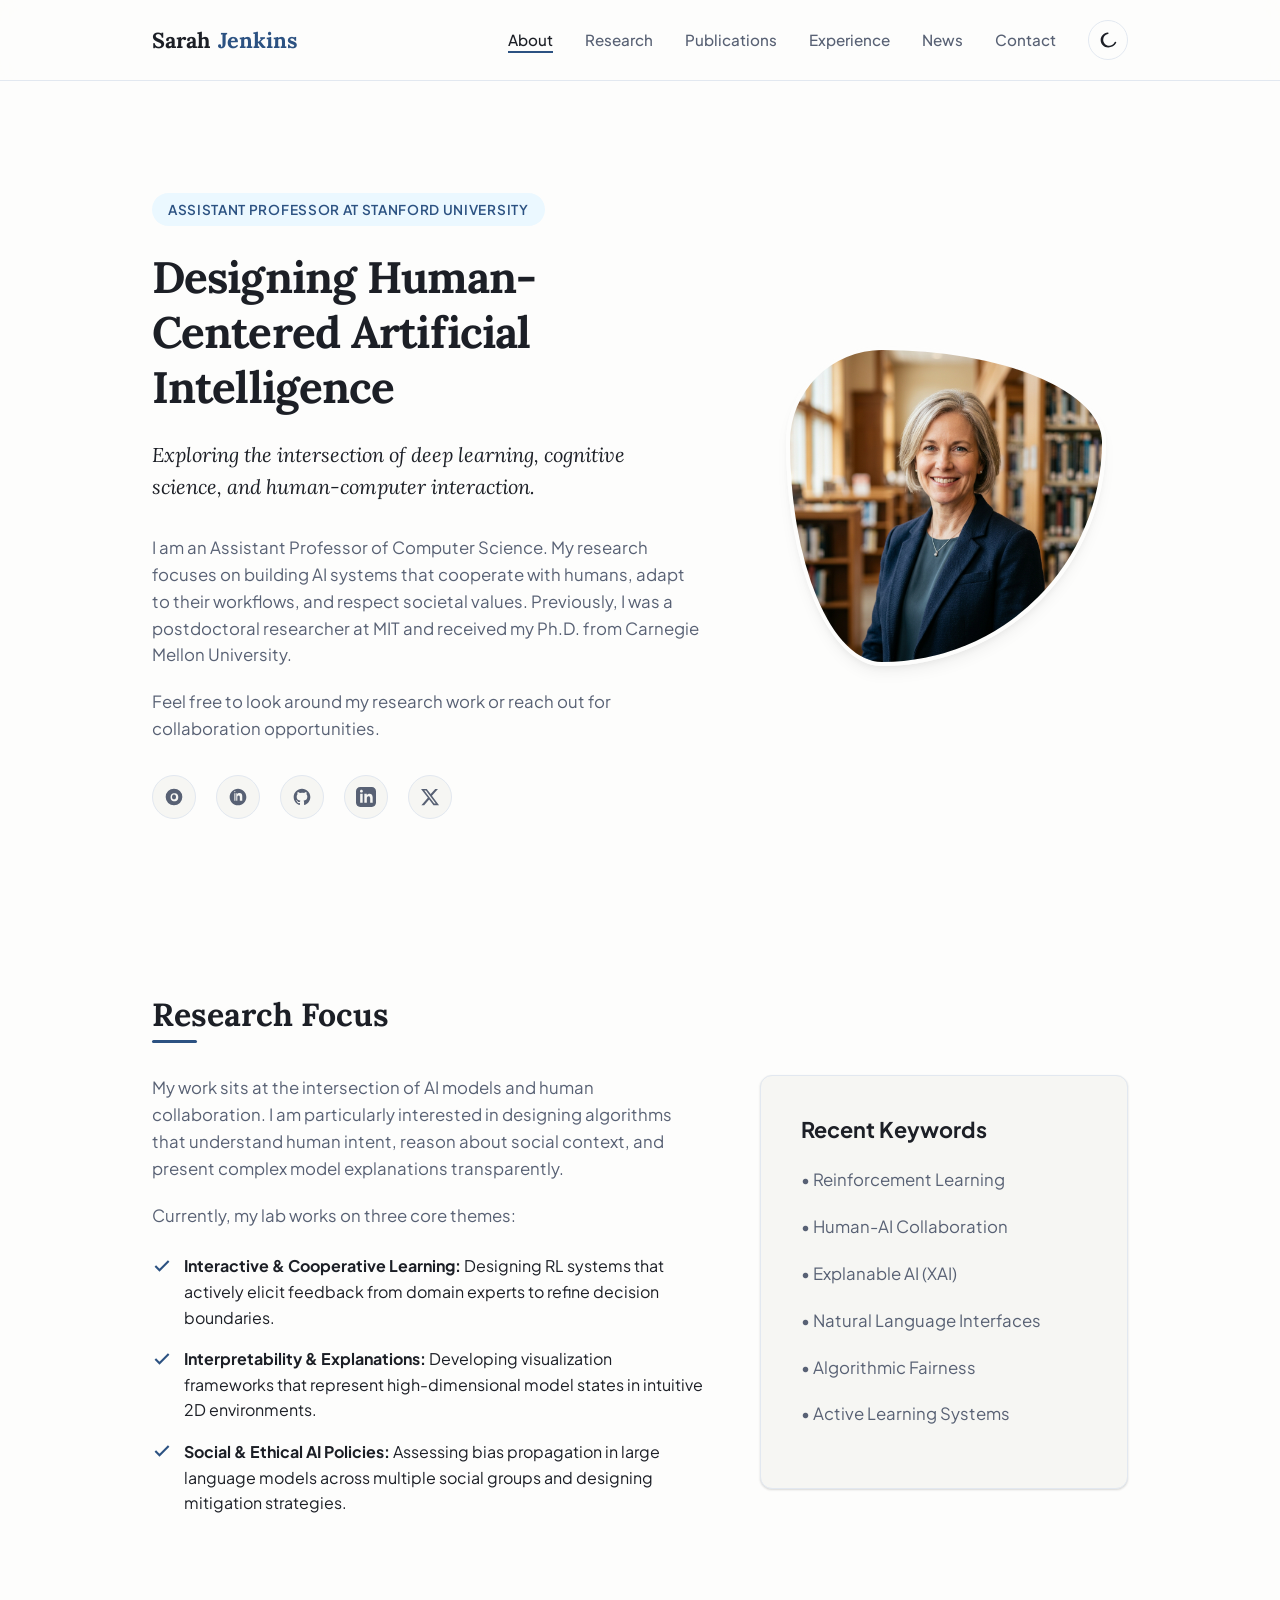
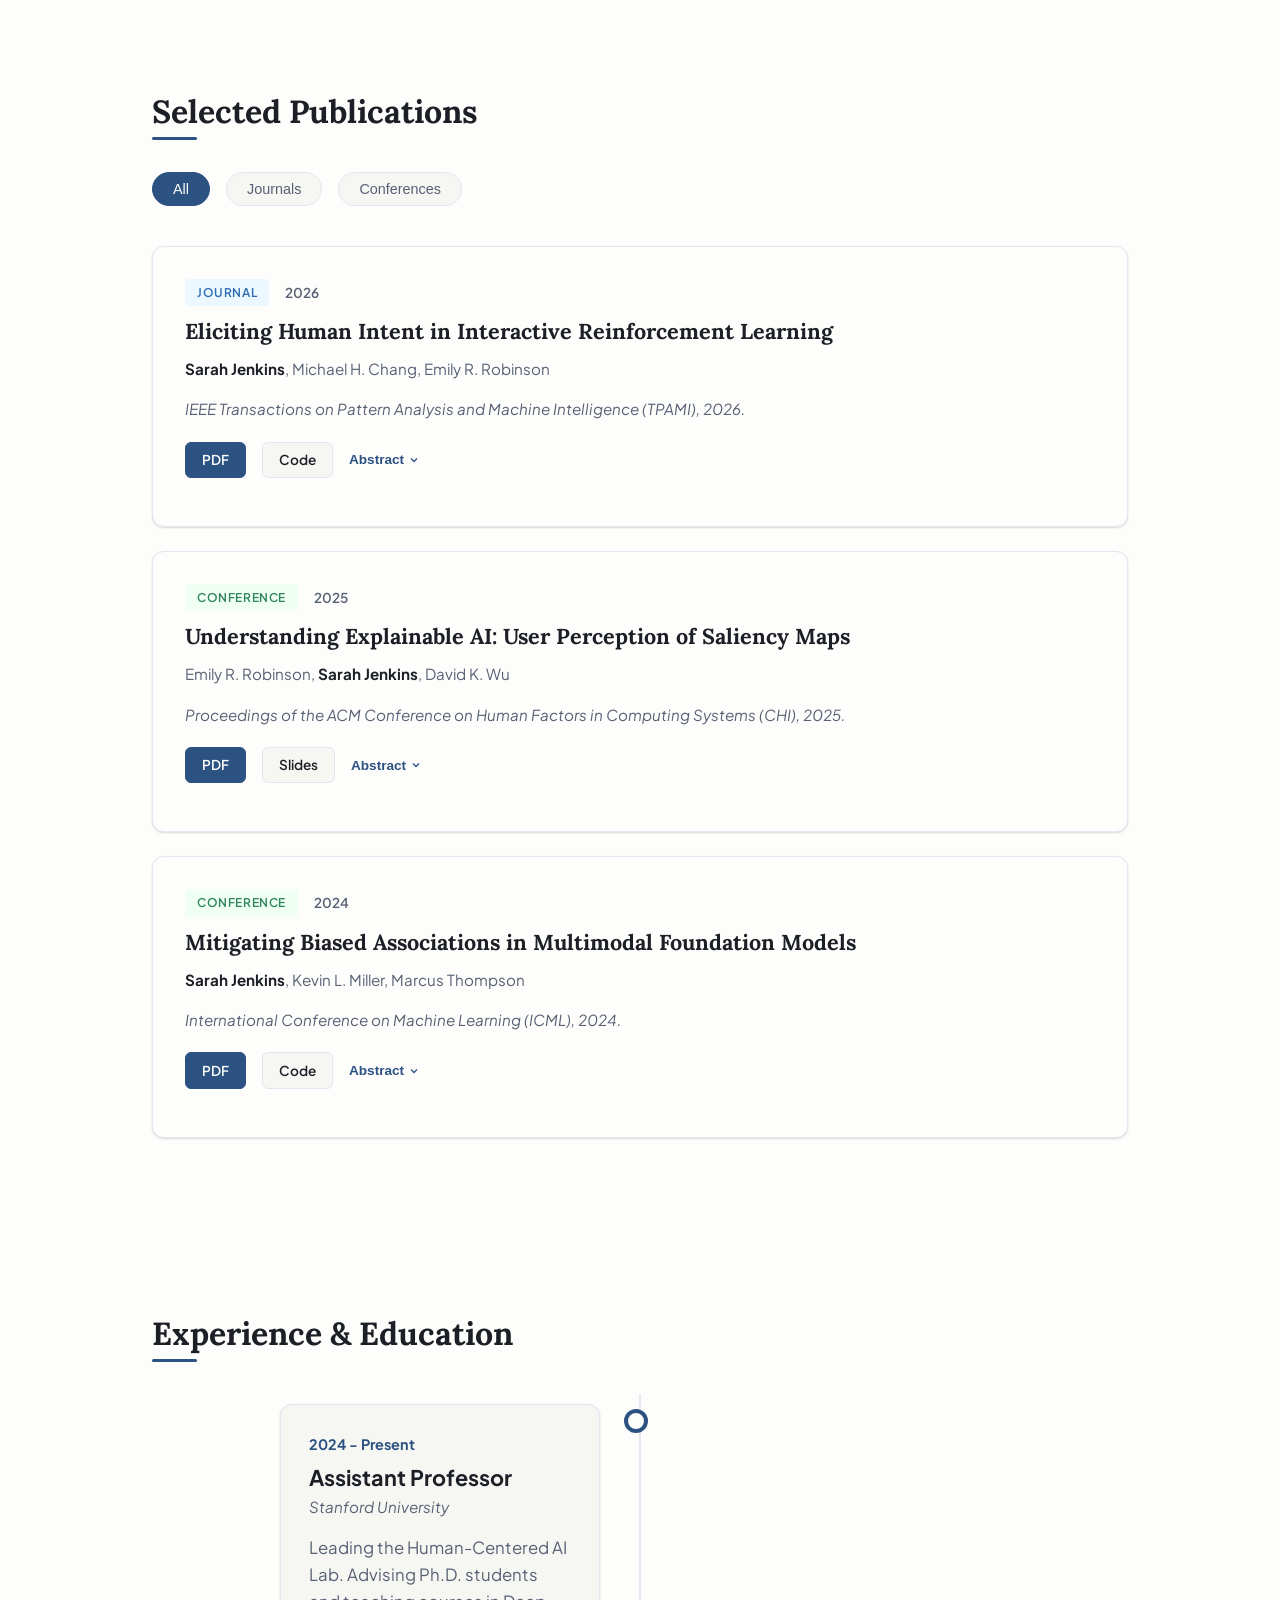
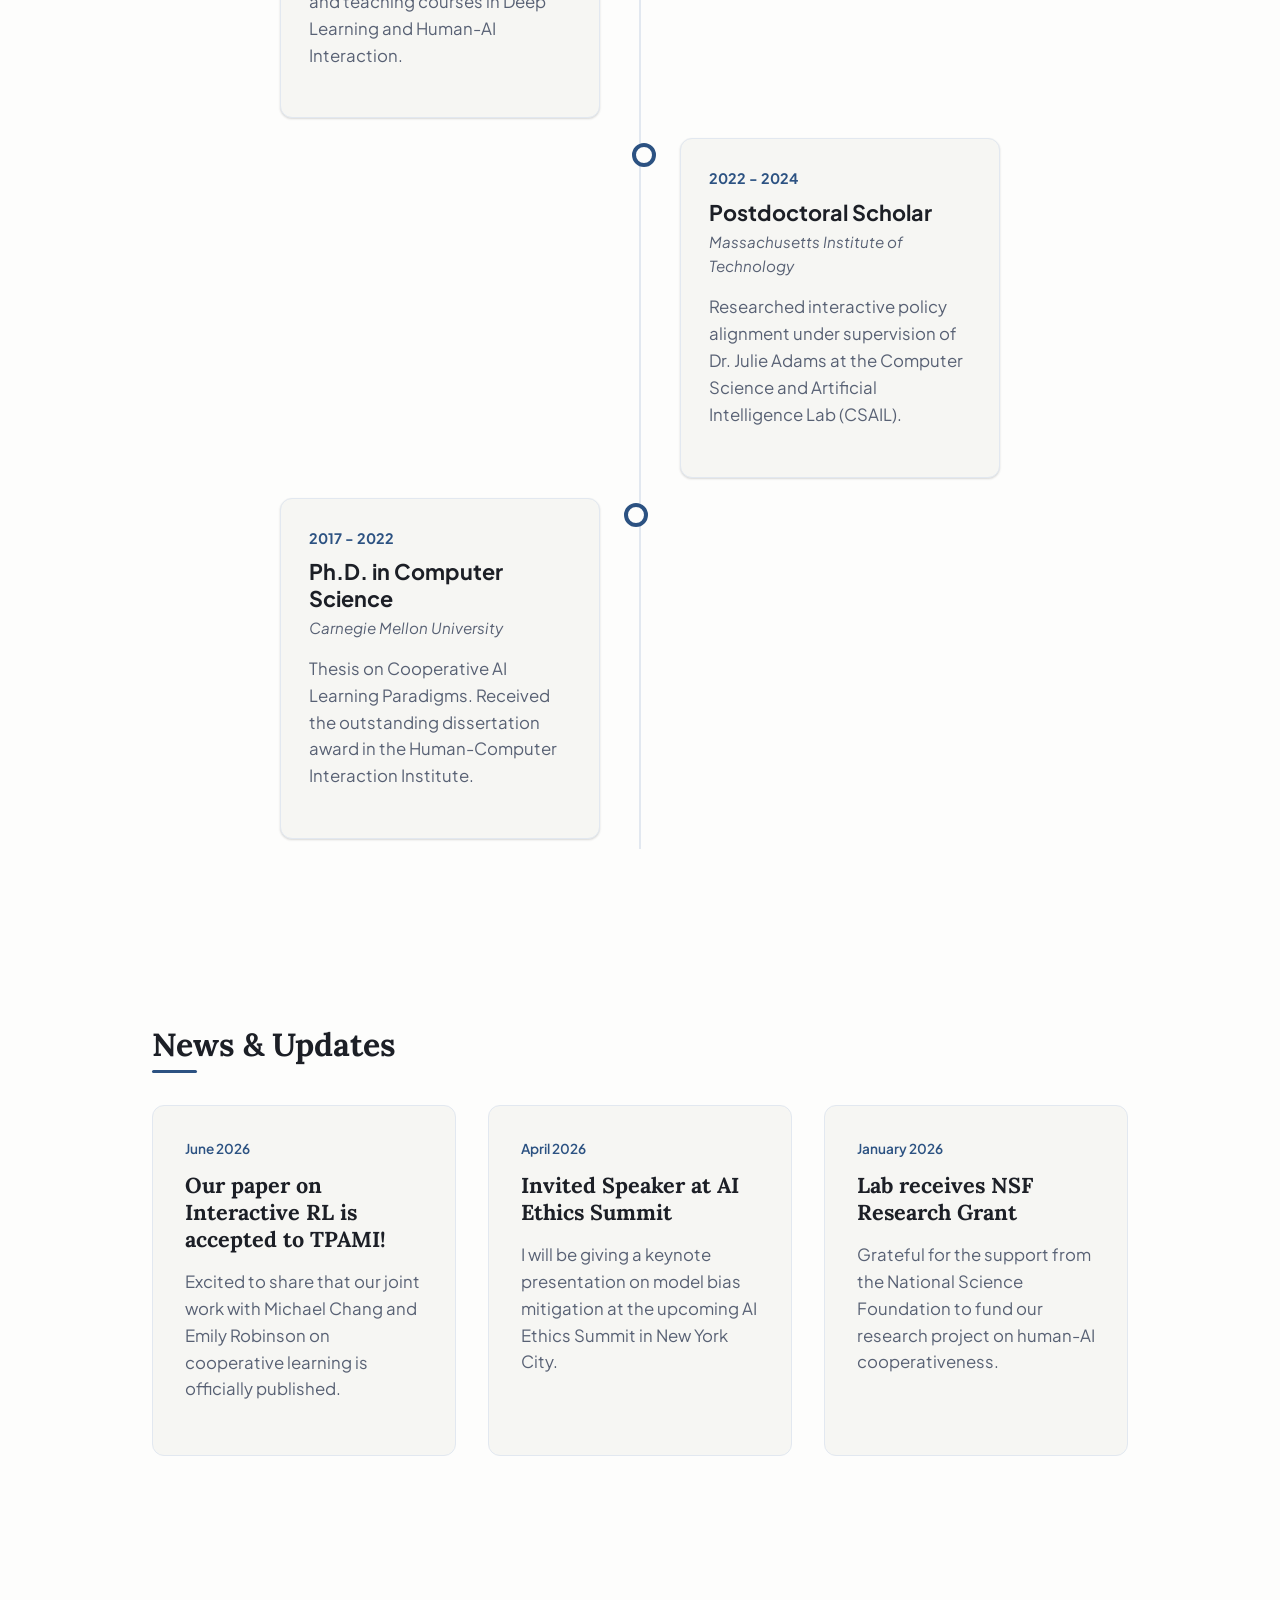
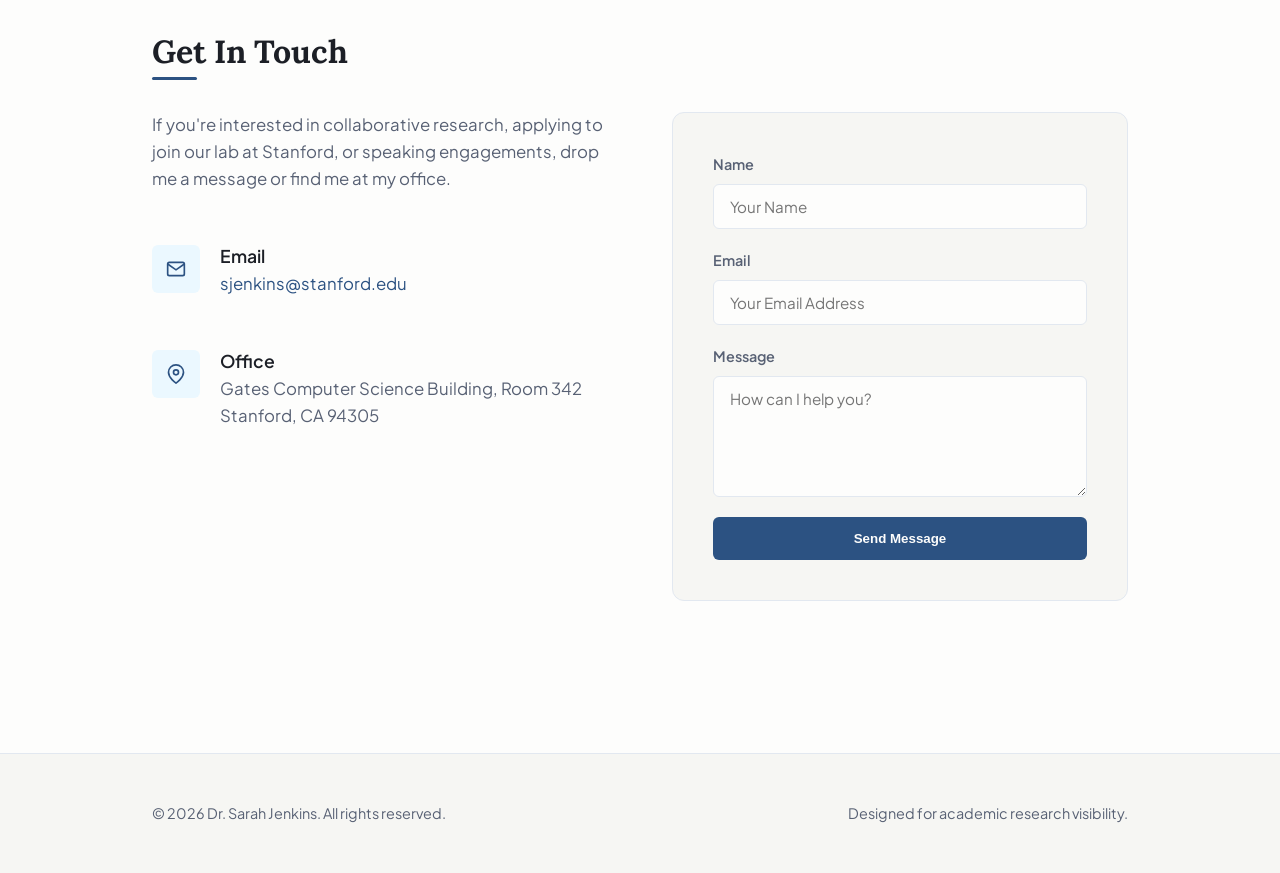
==== index.html @ cecc0a94 "Initial commit of academic personal website" ====
<!DOCTYPE html>
<html lang="en">
<head>
  <meta charset="UTF-8">
  <meta name="viewport" content="width=device-width, initial-scale=1.0">
  <meta name="description" content="Academic personal website, listing publications, research interests, teaching portfolio, and contact information.">
  
  <!-- Open Graph / SEO -->
  <meta property="og:title" content="Dr. Sarah Jenkins | Academic Portfolio">
  <meta property="og:description" content="Personal academic website of Dr. Sarah Jenkins. Explorer of AI, Human-Computer Interaction, and Societal Impact.">
  <meta property="og:type" content="website">
  
  <title>Dr. Sarah Jenkins | Academic Portfolio</title>
  
  <!-- Stylesheet -->
  <link rel="stylesheet" href="styles.css">
</head>
<body>

  <!-- Navigation Header -->
  <header>
    <div class="nav-container">
      <a href="#" class="logo" id="site-logo">
        Sarah<span>Jenkins</span>
      </a>
      <ul class="nav-links">
        <li><a href="#about" class="active" id="nav-about">About</a></li>
        <li><a href="#research" id="nav-research">Research</a></li>
        <li><a href="#publications" id="nav-publications">Publications</a></li>
        <li><a href="#experience" id="nav-experience">Experience</a></li>
        <li><a href="#news" id="nav-news">News</a></li>
        <li><a href="#contact" id="nav-contact">Contact</a></li>
        <li>
          <button id="theme-toggle" class="theme-toggle-btn" aria-label="Toggle Theme">
            <!-- SVG icon will be injected by script.js -->
          </button>
        </li>
      </ul>
      <button class="mobile-nav-toggle" aria-label="Toggle Navigation Menu" style="display: none;">
        <!-- Mobile hamburger menu if needed -->
      </button>
    </div>
  </header>

  <main class="container">
    
    <!-- Hero / Intro Section -->
    <section id="about" class="hero">
      <div class="hero-content">
        <span class="hero-tag">Assistant Professor at Stanford University</span>
        <h1>Designing Human-Centered Artificial Intelligence</h1>
        <p class="subtitle">Exploring the intersection of deep learning, cognitive science, and human-computer interaction.</p>
        <p>I am an Assistant Professor of Computer Science. My research focuses on building AI systems that cooperate with humans, adapt to their workflows, and respect societal values. Previously, I was a postdoctoral researcher at MIT and received my Ph.D. from Carnegie Mellon University.</p>
        <p>Feel free to look around my research work or reach out for collaboration opportunities.</p>
        
        <!-- Social/Academic Profile Links -->
        <div class="social-links">
          <a href="#" class="social-btn" aria-label="Google Scholar" title="Google Scholar">
            <svg width="20" height="20" fill="currentColor" viewBox="0 0 24 24">
              <path d="M12 2A10 10 0 0 0 2 12a10 10 0 0 0 10 10 10 10 0 0 0 10-10A10 10 0 0 0 12 2zm3.9 13.9c-.3.4-.8.7-1.4.9-.6.2-1.3.3-2 .3s-1.4-.1-2-.3a3.5 3.5 0 0 1-1.4-.9 3.8 3.8 0 0 1-.9-1.5c-.2-.6-.3-1.3-.3-2.1s.1-1.5.3-2.1c.2-.6.5-1.1.9-1.5a3.5 3.5 0 0 1 1.4-.9c.6-.2 1.3-.3 2-.3s1.4.1 2 .3c.6.2 1.1.5 1.4.9.4.4.7.9.9 1.5.2.6.3 1.3.3 2.1s-.1 1.5-.3 2.1c-.2.6-.5 1.1-.9 1.5zm-3.9-6.8c-.8 0-1.4.2-1.8.7-.4.5-.6 1.2-.6 2.1s.2 1.6.6 2.1c.4.5 1 .7 1.8.7s1.4-.2 1.8-.7c.4-.5.6-1.2.6-2.1s-.2-1.6-.6-2.1c-.4-.5-1-.7-1.8-.7z"/>
            </svg>
          </a>
          <a href="#" class="social-btn" aria-label="ORCID" title="ORCID">
            <svg width="20" height="20" fill="currentColor" viewBox="0 0 24 24">
              <path d="M12 2C6.48 2 2 6.48 2 12s4.48 10 10 10 10-4.48 10-10S17.52 2 12 2zm-3.1 14.5H7.6V7.5h1.3v9zm-.7-10.3c-.4 0-.7-.3-.7-.7s.3-.7.7-.7.7.3.7.7-.3.7-.7.7zm7.3 10.3h-1.3v-4.1c0-1 0-2.3-1.4-2.3s-1.6 1.1-1.6 2.2v4.2h-1.3V7.5h1.3v1.2c.4-.7 1.3-1.4 2.6-1.4 2.8 0 3.3 1.8 3.3 4.2v5z"/>
            </svg>
          </a>
          <a href="#" class="social-btn" aria-label="GitHub" title="GitHub">
            <svg width="20" height="20" fill="currentColor" viewBox="0 0 24 24">
              <path d="M12 2C6.477 2 2 6.484 2 12.017c0 4.425 2.865 8.18 6.839 9.504.5.092.682-.217.682-.483 0-.237-.008-.868-.013-1.703-2.782.605-3.369-1.343-3.369-1.343-.454-1.158-1.11-1.466-1.11-1.466-.908-.62.069-.608.069-.608 1.003.07 1.53 1.032 1.53 1.032.892 1.53 2.341 1.088 2.91.832.092-.647.35-1.088.636-1.338-2.22-.253-4.555-1.113-4.555-4.951 0-1.093.39-1.988 1.029-2.688-.103-.253-.446-1.272.098-2.65 0 0 .84-.27 2.75 1.026A9.564 9.564 0 0112 6.844c.85.004 1.705.115 2.504.337 1.909-1.296 2.747-1.027 2.747-1.027.546 1.379.202 2.398.1 2.651.64.7 1.028 1.595 1.028 2.688 0 3.848-2.339 4.695-4.566 4.943.359.309.678.92.678 1.855 0 1.338-.012 2.419-.012 2.747 0 .268.18.58.688.482C19.138 20.193 22 16.44 22 12.017 22 6.484 17.522 2 12 2z"/>
            </svg>
          </a>
          <a href="#" class="social-btn" aria-label="LinkedIn" title="LinkedIn">
            <svg width="20" height="20" fill="currentColor" viewBox="0 0 24 24">
              <path d="M19 0h-14c-2.761 0-5 2.239-5 5v14c0 2.761 2.239 5 5 5h14c2.762 0 5-2.239 5-5v-14c0-2.761-2.238-5-5-5zm-11 19h-3v-11h3v11zm-1.5-12.268c-.966 0-1.75-.779-1.75-1.75s.784-1.75 1.75-1.75 1.75.779 1.75 1.75-.784 1.75-1.75 1.75zm13.5 12.268h-3v-5.604c0-3.368-4-3.113-4 0v5.604h-3v-11h3v1.765c1.396-2.586 7-2.777 7 2.476v6.759z"/>
            </svg>
          </a>
          <a href="#" class="social-btn" aria-label="Twitter / X" title="Twitter / X">
            <svg width="20" height="20" fill="currentColor" viewBox="0 0 24 24">
              <path d="M18.244 2.25h3.308l-7.227 8.26 8.502 11.24H16.17l-5.214-6.817L4.99 21.75H1.68l7.73-8.835L1.254 2.25H8.08l4.713 6.231zm-1.161 17.52h1.833L7.084 4.126H5.117z"/>
            </svg>
          </a>
        </div>
      </div>
      
      <div class="hero-image-container">
        <div class="hero-image-wrapper">
          <img src="avatar.webp" alt="Dr. Sarah Jenkins Profile Photo" class="hero-image" id="profile-img">
        </div>
      </div>
    </section>

    <!-- Research Overview Section -->
    <section id="research">
      <h2>Research Focus</h2>
      <div class="bio-details">
        <div>
          <p>My work sits at the intersection of AI models and human collaboration. I am particularly interested in designing algorithms that understand human intent, reason about social context, and present complex model explanations transparently. </p>
          <p>Currently, my lab works on three core themes:</p>
          <ul class="interest-list" style="margin-top: 1.5rem;">
            <li class="interest-item">
              <svg fill="none" stroke="currentColor" stroke-width="2.5" viewBox="0 0 24 24"><polyline points="20 6 9 17 4 12"></polyline></svg>
              <div>
                <strong>Interactive & Cooperative Learning:</strong> Designing RL systems that actively elicit feedback from domain experts to refine decision boundaries.
              </div>
            </li>
            <li class="interest-item">
              <svg fill="none" stroke="currentColor" stroke-width="2.5" viewBox="0 0 24 24"><polyline points="20 6 9 17 4 12"></polyline></svg>
              <div>
                <strong>Interpretability & Explanations:</strong> Developing visualization frameworks that represent high-dimensional model states in intuitive 2D environments.
              </div>
            </li>
            <li class="interest-item">
              <svg fill="none" stroke="currentColor" stroke-width="2.5" viewBox="0 0 24 24"><polyline points="20 6 9 17 4 12"></polyline></svg>
              <div>
                <strong>Social & Ethical AI Policies:</strong> Assessing bias propagation in large language models across multiple social groups and designing mitigation strategies.
              </div>
            </li>
          </ul>
        </div>
        <div>
          <div class="bio-card">
            <h3>Recent Keywords</h3>
            <p>• Reinforcement Learning</p>
            <p>• Human-AI Collaboration</p>
            <p>• Explanable AI (XAI)</p>
            <p>• Natural Language Interfaces</p>
            <p>• Algorithmic Fairness</p>
            <p>• Active Learning Systems</p>
          </div>
        </div>
      </div>
    </section>

    <!-- Publications Section -->
    <section id="publications">
      <h2>Selected Publications</h2>
      
      <!-- Interactive Filter Controls -->
      <div class="filter-container">
        <button class="filter-btn active" data-filter="all" id="filter-all">All</button>
        <button class="filter-btn" data-filter="journal" id="filter-journals">Journals</button>
        <button class="filter-btn" data-filter="conference" id="filter-conferences">Conferences</button>
      </div>

      <!-- Publication Cards List -->
      <div class="publication-list">
        
        <!-- Pub Item 1 -->
        <article class="publication-item" data-type="journal" id="pub-1">
          <div class="pub-meta">
            <span class="pub-tag journal">Journal</span>
            <span class="pub-year">2026</span>
          </div>
          <h3 class="pub-title">Eliciting Human Intent in Interactive Reinforcement Learning</h3>
          <div class="pub-authors">
            <strong>Sarah Jenkins</strong>, Michael H. Chang, Emily R. Robinson
          </div>
          <div class="pub-venue">
            IEEE Transactions on Pattern Analysis and Machine Intelligence (TPAMI), 2026.
          </div>
          <div class="pub-links">
            <a href="#" class="pub-link-btn primary-btn" id="pub-1-pdf">PDF</a>
            <a href="#" class="pub-link-btn" id="pub-1-code">Code</a>
            <button class="abstract-toggle" data-target="abstract-1" id="pub-1-abstract-btn">
              Abstract
              <svg width="12" height="12" viewBox="0 0 24 24" fill="none" stroke="currentColor" stroke-width="2.5"><polyline points="6 9 12 15 18 9"></polyline></svg>
            </button>
          </div>
          <div class="abstract-content" id="abstract-1">
            We present a novel paradigm for interactive reinforcement learning where agents actively query human experts during critical decision states. Our methodology leverages uncertainty estimation over the policy distribution to identify state spaces where human feedback is most valuable. We demonstrate a 40% reduction in sample complexity across standard human-AI cooperative benchmarks.
          </div>
        </article>

        <!-- Pub Item 2 -->
        <article class="publication-item" data-type="conference" id="pub-2">
          <div class="pub-meta">
            <span class="pub-tag conference">Conference</span>
            <span class="pub-year">2025</span>
          </div>
          <h3 class="pub-title">Understanding Explainable AI: User Perception of Saliency Maps</h3>
          <div class="pub-authors">
            Emily R. Robinson, <strong>Sarah Jenkins</strong>, David K. Wu
          </div>
          <div class="pub-venue">
            Proceedings of the ACM Conference on Human Factors in Computing Systems (CHI), 2025.
          </div>
          <div class="pub-links">
            <a href="#" class="pub-link-btn primary-btn" id="pub-2-pdf">PDF</a>
            <a href="#" class="pub-link-btn" id="pub-2-slides">Slides</a>
            <button class="abstract-toggle" data-target="abstract-2" id="pub-2-abstract-btn">
              Abstract
              <svg width="12" height="12" viewBox="0 0 24 24" fill="none" stroke="currentColor" stroke-width="2.5"><polyline points="6 9 12 15 18 9"></polyline></svg>
            </button>
          </div>
          <div class="abstract-content" id="abstract-2">
            This study conducts a large-scale user evaluation to measure how clinicians interpret model decisions using various explanation paradigms. Surprisingly, our results show that traditional saliency maps frequently mislead users in high-stakes scenarios. We propose an alternative visual explanation format based on counterfactual examples that substantially increases user decision accuracy.
          </div>
        </article>

        <!-- Pub Item 3 -->
        <article class="publication-item" data-type="conference" id="pub-3">
          <div class="pub-meta">
            <span class="pub-tag conference">Conference</span>
            <span class="pub-year">2024</span>
          </div>
          <h3 class="pub-title">Mitigating Biased Associations in Multimodal Foundation Models</h3>
          <div class="pub-authors">
            <strong>Sarah Jenkins</strong>, Kevin L. Miller, Marcus Thompson
          </div>
          <div class="pub-venue">
            International Conference on Machine Learning (ICML), 2024.
          </div>
          <div class="pub-links">
            <a href="#" class="pub-link-btn primary-btn" id="pub-3-pdf">PDF</a>
            <a href="#" class="pub-link-btn" id="pub-3-code">Code</a>
            <button class="abstract-toggle" data-target="abstract-3" id="pub-3-abstract-btn">
              Abstract
              <svg width="12" height="12" viewBox="0 0 24 24" fill="none" stroke="currentColor" stroke-width="2.5"><polyline points="6 9 12 15 18 9"></polyline></svg>
            </button>
          </div>
          <div class="abstract-content" id="abstract-3">
            Multimodal models mapping images and text together often reproduce and amplify gender and racial stereotypes. In this work, we present a projection technique to scrub sensitive attributes from cross-modal embedding spaces without altering semantic representation quality. Experiments on CLIP demonstrate significant fairness improvements.
          </div>
        </article>

      </div>
    </section>

    <!-- Experience Timeline Section -->
    <section id="experience">
      <h2>Experience & Education</h2>
      <div class="timeline">
        
        <!-- Timeline Item 1 -->
        <div class="timeline-item left">
          <div class="timeline-content">
            <div class="timeline-date">2024 - Present</div>
            <h3>Assistant Professor</h3>
            <div class="timeline-institution">Stanford University</div>
            <p>Leading the Human-Centered AI Lab. Advising Ph.D. students and teaching courses in Deep Learning and Human-AI Interaction.</p>
          </div>
        </div>

        <!-- Timeline Item 2 -->
        <div class="timeline-item right">
          <div class="timeline-content">
            <div class="timeline-date">2022 - 2024</div>
            <h3>Postdoctoral Scholar</h3>
            <div class="timeline-institution">Massachusetts Institute of Technology</div>
            <p>Researched interactive policy alignment under supervision of Dr. Julie Adams at the Computer Science and Artificial Intelligence Lab (CSAIL).</p>
          </div>
        </div>

        <!-- Timeline Item 3 -->
        <div class="timeline-item left">
          <div class="timeline-content">
            <div class="timeline-date">2017 - 2022</div>
            <h3>Ph.D. in Computer Science</h3>
            <div class="timeline-institution">Carnegie Mellon University</div>
            <p>Thesis on Cooperative AI Learning Paradigms. Received the outstanding dissertation award in the Human-Computer Interaction Institute.</p>
          </div>
        </div>

      </div>
    </section>

    <!-- News / Blog Updates -->
    <section id="news">
      <h2>News & Updates</h2>
      <div class="news-grid">
        
        <!-- News Card 1 -->
        <article class="news-card" id="news-1">
          <time class="news-date">June 2026</time>
          <h3>Our paper on Interactive RL is accepted to TPAMI!</h3>
          <p>Excited to share that our joint work with Michael Chang and Emily Robinson on cooperative learning is officially published.</p>
        </article>

        <!-- News Card 2 -->
        <article class="news-card" id="news-2">
          <time class="news-date">April 2026</time>
          <h3>Invited Speaker at AI Ethics Summit</h3>
          <p>I will be giving a keynote presentation on model bias mitigation at the upcoming AI Ethics Summit in New York City.</p>
        </article>

        <!-- News Card 3 -->
        <article class="news-card" id="news-3">
          <time class="news-date">January 2026</time>
          <h3>Lab receives NSF Research Grant</h3>
          <p>Grateful for the support from the National Science Foundation to fund our research project on human-AI cooperativeness.</p>
        </article>

      </div>
    </section>

    <!-- Contact Section -->
    <section id="contact">
      <h2>Get In Touch</h2>
      <div class="contact-container">
        <div class="contact-info">
          <p>If you're interested in collaborative research, applying to join our lab at Stanford, or speaking engagements, drop me a message or find me at my office.</p>
          
          <div class="contact-method">
            <div class="contact-icon">
              <svg width="20" height="20" fill="none" stroke="currentColor" stroke-width="2" viewBox="0 0 24 24">
                <path d="M4 4h16c1.1 0 2 .9 2 2v12c0 1.1-.9 2-2 2H4c-1.1 0-2-.9-2-2V6c0-1.1.9-2 2-2z"></path>
                <polyline points="22,6 12,13 2,6"></polyline>
              </svg>
            </div>
            <div class="contact-text">
              <h4>Email</h4>
              <p><a href="mailto:sjenkins@stanford.edu">sjenkins@stanford.edu</a></p>
            </div>
          </div>

          <div class="contact-method">
            <div class="contact-icon">
              <svg width="20" height="20" fill="none" stroke="currentColor" stroke-width="2" viewBox="0 0 24 24">
                <path d="M21 10c0 7-9 13-9 13s-9-6-9-13a9 9 0 0 1 18 0z"></path>
                <circle cx="12" cy="10" r="3"></circle>
              </svg>
            </div>
            <div class="contact-text">
              <h4>Office</h4>
              <p>Gates Computer Science Building, Room 342<br>Stanford, CA 94305</p>
            </div>
          </div>
        </div>

        <!-- Contact Form -->
        <form class="contact-form" id="contact-form">
          <div class="form-group">
            <label for="form-name">Name</label>
            <input type="text" id="form-name" class="form-control" placeholder="Your Name" required>
          </div>
          <div class="form-group">
            <label for="form-email">Email</label>
            <input type="email" id="form-email" class="form-control" placeholder="Your Email Address" required>
          </div>
          <div class="form-group">
            <label for="form-message">Message</label>
            <textarea id="form-message" class="form-control" rows="5" placeholder="How can I help you?" required></textarea>
          </div>
          <button type="submit" class="submit-btn" id="form-submit-btn">Send Message</button>
        </form>
      </div>
    </section>

  </main>

  <!-- Footer -->
  <footer>
    <div class="container footer-content">
      <div class="footer-copy">
        &copy; 2026 Dr. Sarah Jenkins. All rights reserved.
      </div>
      <div class="footer-copy">
        Designed for academic research visibility.
      </div>
    </div>
  </footer>

  <!-- Scripts -->
  <script src="script.js"></script>
</body>
</html>
---- styles.css ----
/* Google Fonts */
@import url('https://fonts.googleapis.com/css2?family=Lora:ital,wght@0,400..700;1,400..700&family=Plus+Jakarta+Sans:ital,wght@0,300..800;1,300..800&display=swap');

/* CSS Variables & Theme Setup */
:root {
  /* Colors - Light Theme (Academic & Clean) */
  --bg-primary: #fdfdfc;
  --bg-secondary: #f6f6f3;
  --bg-tertiary: #eeeeea;
  --text-primary: #1c1f26;
  --text-secondary: #586174;
  --accent: #2c5282;          /* Academic Navy */
  --accent-light: #ebf8ff;
  --accent-muted: #4a5568;
  --border: #e2e8f0;
  --shadow-sm: 0 1px 3px rgba(0,0,0,0.05), 0 1px 2px rgba(0,0,0,0.1);
  --shadow-md: 0 4px 6px -1px rgba(0,0,0,0.05), 0 2px 4px -1px rgba(0,0,0,0.06);
  --shadow-lg: 0 10px 15px -3px rgba(0, 0, 0, 0.05), 0 4px 6px -2px rgba(0, 0, 0, 0.05);
  --radius-sm: 6px;
  --radius-md: 12px;
  --radius-lg: 18px;
  --transition: all 0.3s cubic-bezier(0.4, 0, 0.2, 1);
  
  /* Fonts */
  --font-serif: 'Lora', Georgia, serif;
  --font-sans: 'Plus Jakarta Sans', system-ui, -apple-system, sans-serif;
  
  /* Layout */
  --container-width: 1040px;
}

[data-theme="dark"] {
  /* Colors - Dark Theme (Sleek Slate) */
  --bg-primary: #0b0f19;
  --bg-secondary: #151c2c;
  --bg-tertiary: #1f293d;
  --text-primary: #f8fafc;
  --text-secondary: #94a3b8;
  --accent: #60a5fa;          /* Electric Academic Blue */
  --accent-light: rgba(96, 165, 250, 0.1);
  --accent-muted: #cbd5e1;
  --border: #1e293b;
  --shadow-sm: 0 1px 3px rgba(0,0,0,0.2);
  --shadow-md: 0 4px 6px -1px rgba(0,0,0,0.3);
  --shadow-lg: 0 10px 15px -3px rgba(0,0,0,0.4);
}

/* Reset and Base Styles */
* {
  box-sizing: border-box;
  margin: 0;
  padding: 0;
}

html {
  scroll-behavior: smooth;
  font-size: 16px;
}

body {
  font-family: var(--font-sans);
  background-color: var(--bg-primary);
  color: var(--text-primary);
  line-height: 1.6;
  -webkit-font-smoothing: antialiased;
  transition: background-color 0.3s ease, color 0.3s ease;
}

/* Typography */
h1, h2, h3, h4 {
  font-family: var(--font-serif);
  color: var(--text-primary);
  font-weight: 700;
  line-height: 1.25;
}

h1 {
  font-size: 2.75rem;
  letter-spacing: -0.02em;
}

h2 {
  font-size: 2rem;
  position: relative;
  padding-bottom: 0.5rem;
  margin-bottom: 2rem;
}

h2::after {
  content: '';
  position: absolute;
  bottom: 0;
  left: 0;
  width: 45px;
  height: 3px;
  background-color: var(--accent);
  border-radius: 2px;
  transition: var(--transition);
}

h3 {
  font-size: 1.35rem;
  margin-bottom: 0.5rem;
}

p {
  color: var(--text-secondary);
  margin-bottom: 1.25rem;
  font-size: 1.05rem;
}

a {
  color: var(--accent);
  text-decoration: none;
  transition: var(--transition);
}

a:hover {
  opacity: 0.85;
}

/* Navigation Bar */
header {
  position: sticky;
  top: 0;
  z-index: 100;
  background-color: rgba(253, 253, 252, 0.8);
  backdrop-filter: blur(12px);
  -webkit-backdrop-filter: blur(12px);
  border-bottom: 1px solid var(--border);
  transition: var(--transition);
}

[data-theme="dark"] header {
  background-color: rgba(11, 15, 25, 0.8);
}

.nav-container {
  max-width: var(--container-width);
  margin: 0 auto;
  padding: 1.25rem 2rem;
  display: flex;
  justify-content: space-between;
  align-items: center;
}

.logo {
  font-family: var(--font-serif);
  font-weight: 700;
  font-size: 1.35rem;
  color: var(--text-primary);
  display: flex;
  align-items: center;
  gap: 0.5rem;
}

.logo span {
  color: var(--accent);
}

.nav-links {
  display: flex;
  list-style: none;
  gap: 2rem;
  align-items: center;
}

.nav-links a {
  color: var(--text-secondary);
  font-weight: 500;
  font-size: 0.95rem;
  padding: 0.25rem 0;
  position: relative;
}

.nav-links a:hover,
.nav-links a.active {
  color: var(--text-primary);
}

.nav-links a::after {
  content: '';
  position: absolute;
  bottom: 0;
  left: 0;
  width: 100%;
  height: 2px;
  background-color: var(--accent);
  transform: scaleX(0);
  transform-origin: right;
  transition: transform 0.3s ease;
}

.nav-links a:hover::after,
.nav-links a.active::after {
  transform: scaleX(1);
  transform-origin: left;
}

/* Theme Toggle Button */
.theme-toggle-btn {
  background: none;
  border: 1px solid var(--border);
  color: var(--text-primary);
  cursor: pointer;
  width: 40px;
  height: 40px;
  border-radius: 50%;
  display: flex;
  align-items: center;
  justify-content: center;
  transition: var(--transition);
}

.theme-toggle-btn:hover {
  background-color: var(--bg-secondary);
  transform: scale(1.05);
}

.theme-toggle-btn svg {
  width: 18px;
  height: 18px;
  fill: currentColor;
}

/* Mobile Nav Toggle */
.mobile-nav-toggle {
  display: none;
  background: none;
  border: none;
  cursor: pointer;
  padding: 0.5rem;
}

/* Container */
.container {
  max-width: var(--container-width);
  margin: 0 auto;
  padding: 0 2rem;
}

/* Section styling */
section {
  padding: 5.5rem 0;
}

/* Hero Section */
.hero {
  display: flex;
  align-items: center;
  gap: 4rem;
  padding-top: 7rem;
  padding-bottom: 5.5rem;
}

.hero-content {
  flex: 1.2;
}

.hero-tag {
  display: inline-block;
  background-color: var(--accent-light);
  color: var(--accent);
  padding: 0.35rem 1rem;
  border-radius: 100px;
  font-size: 0.85rem;
  font-weight: 600;
  margin-bottom: 1.5rem;
  letter-spacing: 0.05em;
  text-transform: uppercase;
}

.hero-content h1 {
  margin-bottom: 1.5rem;
}

.hero-content p.subtitle {
  font-family: var(--font-serif);
  font-size: 1.25rem;
  font-style: italic;
  color: var(--text-primary);
  margin-bottom: 2rem;
}

.hero-image-container {
  flex: 0.8;
  display: flex;
  justify-content: center;
  position: relative;
}

.hero-image-wrapper {
  position: relative;
  width: 320px;
  height: 320px;
  border-radius: 30% 70% 70% 30% / 30% 30% 70% 70%;
  overflow: hidden;
  box-shadow: var(--shadow-lg);
  border: 4px solid var(--bg-primary);
  animation: morphing 15s ease-in-out infinite;
  transition: var(--transition);
}

.hero-image-wrapper::after {
  content: '';
  position: absolute;
  inset: 0;
  background: linear-gradient(180deg, transparent 50%, rgba(0,0,0,0.15));
}

@keyframes morphing {
  0% { border-radius: 30% 70% 70% 30% / 30% 30% 70% 70%; }
  25% { border-radius: 58% 42% 75% 25% / 76% 46% 54% 24%; }
  50% { border-radius: 50% 50% 33% 67% / 55% 27% 73% 45%; }
  75% { border-radius: 33% 67% 58% 42% / 63% 68% 32% 37%; }
  100% { border-radius: 30% 70% 70% 30% / 30% 30% 70% 70%; }
}

.hero-image {
  width: 100%;
  height: 100%;
  object-fit: cover;
  transition: var(--transition);
}

.social-links {
  display: flex;
  gap: 1.25rem;
  margin-top: 2rem;
}

.social-btn {
  display: inline-flex;
  align-items: center;
  justify-content: center;
  width: 44px;
  height: 44px;
  border-radius: 50%;
  background-color: var(--bg-secondary);
  border: 1px solid var(--border);
  color: var(--text-secondary);
  font-size: 1.2rem;
  transition: var(--transition);
}

.social-btn:hover {
  background-color: var(--accent);
  color: var(--bg-primary);
  transform: translateY(-3px);
  box-shadow: var(--shadow-md);
}

/* About / Biography section details */
.bio-details {
  display: grid;
  grid-template-columns: 1.5fr 1fr;
  gap: 3.5rem;
}

.bio-card {
  background-color: var(--bg-secondary);
  padding: 2.5rem;
  border-radius: var(--radius-md);
  border: 1px solid var(--border);
  box-shadow: var(--shadow-sm);
}

.bio-card h3 {
  font-family: var(--font-sans);
  font-weight: 700;
  margin-bottom: 1.5rem;
  color: var(--text-primary);
}

.interest-list {
  list-style: none;
  display: flex;
  flex-direction: column;
  gap: 1rem;
}

.interest-item {
  display: flex;
  align-items: flex-start;
  gap: 0.75rem;
}

.interest-item svg {
  width: 20px;
  height: 20px;
  color: var(--accent);
  margin-top: 0.15rem;
  flex-shrink: 0;
}

/* Publications Grid & Interactive Filters */
.filter-container {
  display: flex;
  gap: 1rem;
  margin-bottom: 2.5rem;
  flex-wrap: wrap;
}

.filter-btn {
  background-color: var(--bg-secondary);
  border: 1px solid var(--border);
  color: var(--text-secondary);
  padding: 0.5rem 1.25rem;
  border-radius: 100px;
  font-weight: 500;
  font-size: 0.9rem;
  cursor: pointer;
  transition: var(--transition);
}

.filter-btn:hover,
.filter-btn.active {
  background-color: var(--accent);
  color: var(--bg-primary);
  border-color: var(--accent);
}

.publication-list {
  display: flex;
  flex-direction: column;
  gap: 1.5rem;
}

.publication-item {
  background-color: var(--bg-primary);
  border: 1px solid var(--border);
  padding: 2rem;
  border-radius: var(--radius-md);
  box-shadow: var(--shadow-sm);
  transition: var(--transition);
  position: relative;
  overflow: hidden;
}

.publication-item:hover {
  transform: translateY(-2px);
  box-shadow: var(--shadow-md);
  border-color: var(--accent);
}

.pub-meta {
  display: flex;
  align-items: center;
  gap: 1rem;
  margin-bottom: 0.75rem;
  flex-wrap: wrap;
}

.pub-tag {
  font-size: 0.75rem;
  font-weight: 600;
  text-transform: uppercase;
  letter-spacing: 0.05em;
  padding: 0.25rem 0.75rem;
  border-radius: 4px;
  background-color: var(--bg-secondary);
  color: var(--text-secondary);
}

.pub-tag.journal {
  background-color: #ebf8ff;
  color: #2b6cb0;
}

[data-theme="dark"] .pub-tag.journal {
  background-color: rgba(96, 165, 250, 0.15);
  color: #93c5fd;
}

.pub-tag.conference {
  background-color: #f0fff4;
  color: #2f855a;
}

[data-theme="dark"] .pub-tag.conference {
  background-color: rgba(74, 222, 128, 0.15);
  color: #86efac;
}

.pub-year {
  font-size: 0.85rem;
  color: var(--text-secondary);
  font-weight: 600;
}

.pub-title {
  font-family: var(--font-serif);
  font-size: 1.35rem;
  font-weight: 700;
  margin-bottom: 0.75rem;
  color: var(--text-primary);
}

.pub-authors {
  font-size: 0.95rem;
  color: var(--text-secondary);
  margin-bottom: 1rem;
}

.pub-authors strong {
  color: var(--text-primary);
}

.pub-venue {
  font-style: italic;
  font-size: 0.95rem;
  color: var(--text-secondary);
  margin-bottom: 1.25rem;
}

.pub-links {
  display: flex;
  gap: 1rem;
  flex-wrap: wrap;
}

.pub-link-btn {
  display: inline-flex;
  align-items: center;
  gap: 0.5rem;
  padding: 0.4rem 1rem;
  border-radius: var(--radius-sm);
  background-color: var(--bg-secondary);
  border: 1px solid var(--border);
  font-size: 0.85rem;
  font-weight: 600;
  color: var(--text-primary);
  transition: var(--transition);
}

.pub-link-btn:hover {
  background-color: var(--accent);
  color: var(--bg-primary);
  border-color: var(--accent);
}

.pub-link-btn.primary-btn {
  background-color: var(--accent);
  color: var(--bg-primary);
  border-color: var(--accent);
}

.pub-link-btn.primary-btn:hover {
  opacity: 0.9;
}

.abstract-toggle {
  background: none;
  border: none;
  color: var(--accent);
  font-weight: 600;
  font-size: 0.85rem;
  cursor: pointer;
  padding: 0.4rem 0;
  display: flex;
  align-items: center;
  gap: 0.25rem;
}

.abstract-content {
  max-height: 0;
  overflow: hidden;
  transition: max-height 0.4s cubic-bezier(0.4, 0, 0.2, 1);
  background-color: var(--bg-secondary);
  border-radius: var(--radius-sm);
  margin-top: 1rem;
  font-size: 0.95rem;
}

.abstract-content.open {
  max-height: 300px;
  padding: 1.25rem;
  border: 1px solid var(--border);
}

/* Teaching and Research Experience Timeline */
.timeline {
  position: relative;
  max-width: 800px;
  margin: 0 auto;
}

.timeline::after {
  content: '';
  position: absolute;
  width: 2px;
  background-color: var(--border);
  top: 0;
  bottom: 0;
  left: 50%;
  margin-left: -1px;
}

.timeline-item {
  padding: 10px 40px;
  position: relative;
  background-color: inherit;
  width: 50%;
}

.timeline-item::after {
  content: '';
  position: absolute;
  width: 16px;
  height: 16px;
  right: -8px;
  background-color: var(--bg-primary);
  border: 4px solid var(--accent);
  top: 15px;
  border-radius: 50%;
  z-index: 1;
  transition: var(--transition);
}

.timeline-item:hover::after {
  background-color: var(--accent);
  transform: scale(1.2);
}

.left {
  left: 0;
}

.right {
  left: 50%;
}

.right::after {
  left: -8px;
}

.timeline-content {
  padding: 1.75rem;
  background-color: var(--bg-secondary);
  position: relative;
  border-radius: var(--radius-md);
  border: 1px solid var(--border);
  box-shadow: var(--shadow-sm);
}

.timeline-date {
  font-weight: 700;
  color: var(--accent);
  font-size: 0.9rem;
  margin-bottom: 0.5rem;
}

.timeline-content h3 {
  font-family: var(--font-sans);
  font-weight: 700;
  margin-bottom: 0.25rem;
}

.timeline-institution {
  font-style: italic;
  font-size: 0.95rem;
  color: var(--text-secondary);
  margin-bottom: 1rem;
}

/* News Section */
.news-grid {
  display: grid;
  grid-template-columns: repeat(auto-fill, minmax(300px, 1fr));
  gap: 2rem;
}

.news-card {
  background-color: var(--bg-secondary);
  border: 1px solid var(--border);
  border-radius: var(--radius-md);
  padding: 2rem;
  transition: var(--transition);
}

.news-card:hover {
  transform: translateY(-4px);
  box-shadow: var(--shadow-md);
  border-color: var(--accent);
}

.news-date {
  font-size: 0.85rem;
  font-weight: 600;
  color: var(--accent);
  margin-bottom: 0.75rem;
  display: block;
}

.news-card h3 {
  font-family: var(--font-serif);
  margin-bottom: 1rem;
}

/* Contact Details */
.contact-container {
  display: grid;
  grid-template-columns: 1fr 1fr;
  gap: 4rem;
}

.contact-info {
  display: flex;
  flex-direction: column;
  gap: 2rem;
}

.contact-method {
  display: flex;
  align-items: flex-start;
  gap: 1.25rem;
}

.contact-icon {
  width: 48px;
  height: 48px;
  border-radius: var(--radius-sm);
  background-color: var(--accent-light);
  color: var(--accent);
  display: flex;
  align-items: center;
  justify-content: center;
  font-size: 1.2rem;
  flex-shrink: 0;
}

.contact-text h4 {
  font-family: var(--font-sans);
  font-weight: 600;
  font-size: 1.1rem;
  margin-bottom: 0.25rem;
}

.contact-form {
  display: flex;
  flex-direction: column;
  gap: 1.25rem;
  background-color: var(--bg-secondary);
  padding: 2.5rem;
  border-radius: var(--radius-md);
  border: 1px solid var(--border);
}

.form-group {
  display: flex;
  flex-direction: column;
  gap: 0.5rem;
}

.form-group label {
  font-size: 0.9rem;
  font-weight: 600;
  color: var(--text-secondary);
}

.form-control {
  padding: 0.75rem 1rem;
  border-radius: var(--radius-sm);
  border: 1px solid var(--border);
  background-color: var(--bg-primary);
  color: var(--text-primary);
  font-family: var(--font-sans);
  font-size: 0.95rem;
  transition: var(--transition);
}

.form-control:focus {
  outline: none;
  border-color: var(--accent);
  box-shadow: 0 0 0 3px var(--accent-light);
}

.submit-btn {
  background-color: var(--accent);
  color: var(--bg-primary);
  border: none;
  padding: 0.85rem 1.5rem;
  border-radius: var(--radius-sm);
  font-weight: 600;
  cursor: pointer;
  transition: var(--transition);
  display: inline-flex;
  justify-content: center;
  align-items: center;
}

.submit-btn:hover {
  opacity: 0.95;
  transform: translateY(-1px);
}

/* Footer styling */
footer {
  background-color: var(--bg-secondary);
  border-top: 1px solid var(--border);
  padding: 3rem 0;
  margin-top: 4rem;
}

.footer-content {
  display: flex;
  justify-content: space-between;
  align-items: center;
  flex-wrap: wrap;
  gap: 1.5rem;
}

.footer-copy {
  font-size: 0.9rem;
  color: var(--text-secondary);
}

/* Responsive Styles */
@media (max-width: 900px) {
  h1 {
    font-size: 2.25rem;
  }
  .hero {
    flex-direction: column-reverse;
    text-align: center;
    gap: 2.5rem;
    padding-top: 4rem;
  }
  .hero-content {
    display: flex;
    flex-direction: column;
    align-items: center;
  }
  .social-links {
    justify-content: center;
  }
  .bio-details,
  .contact-container {
    grid-template-columns: 1fr;
    gap: 2.5rem;
  }
  /* Timeline shift to left */
  .timeline::after {
    left: 31px;
  }
  .timeline-item {
    width: 100%;
    padding-left: 70px;
    padding-right: 25px;
  }
  .timeline-item.right {
    left: 0%;
  }
  .timeline-item::after {
    left: 23px;
  }
}

@media (max-width: 600px) {
  .nav-container {
    padding: 1rem 1.5rem;
  }
  .nav-links {
    display: none; /* Can add a mobile hamburger menu via JS if desired */
  }
  .mobile-nav-toggle {
    display: block;
  }
  .hero-image-wrapper {
    width: 250px;
    height: 250px;
  }
  section {
    padding: 3.5rem 0;
  }
  .publication-item {
    padding: 1.5rem;
  }
  .pub-title {
    font-size: 1.15rem;
  }
}
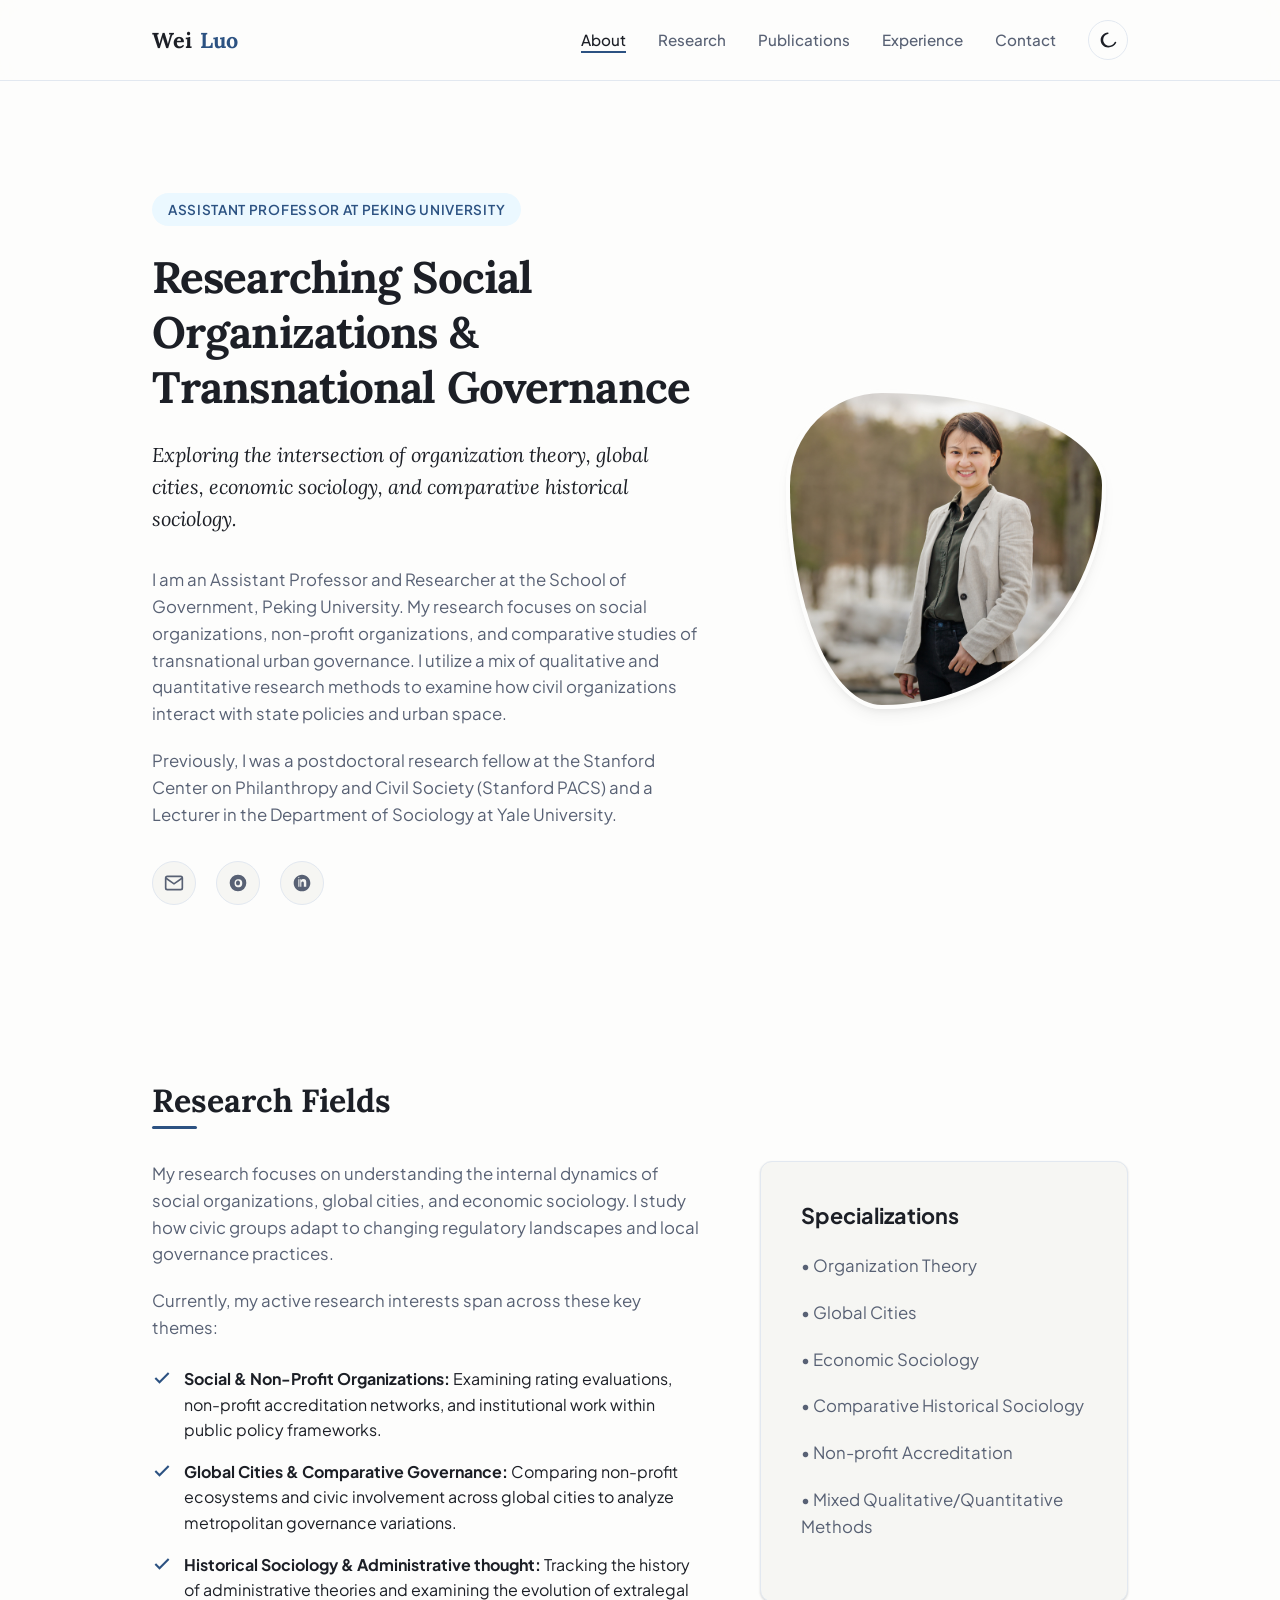
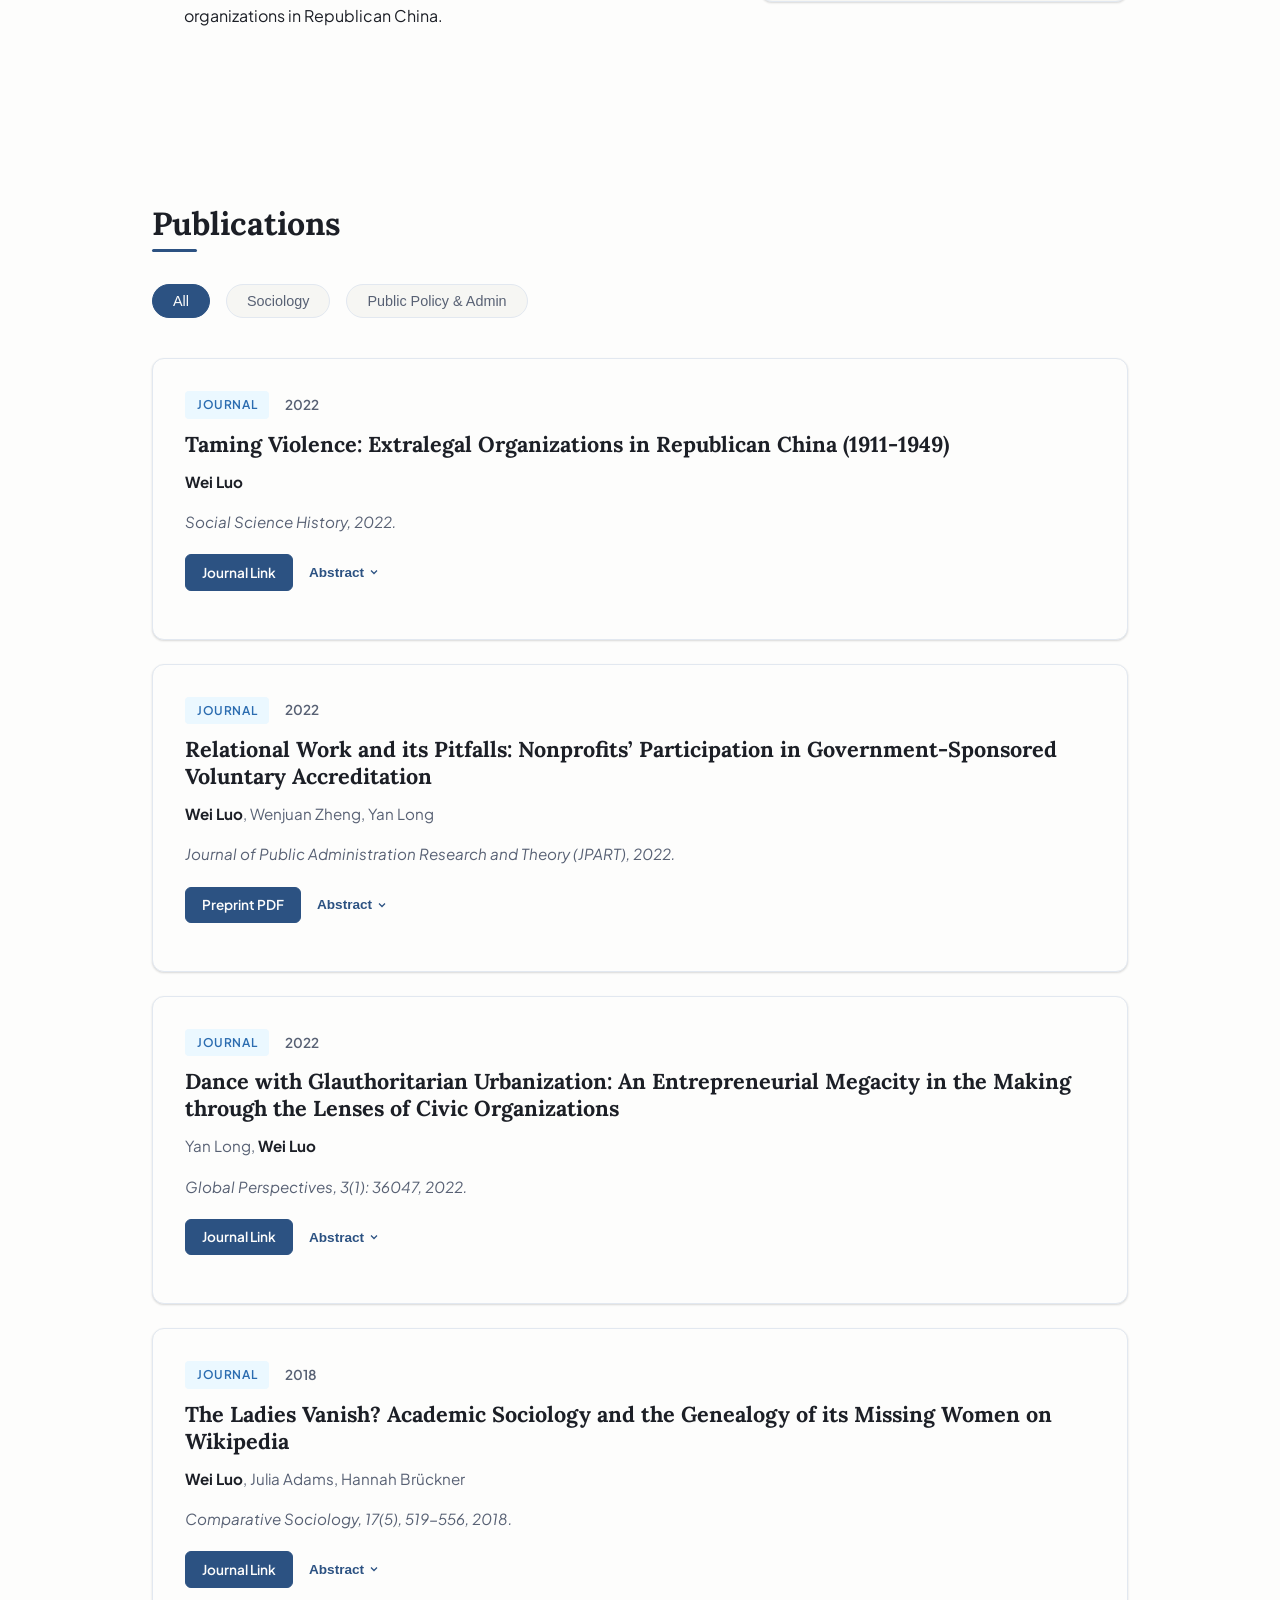
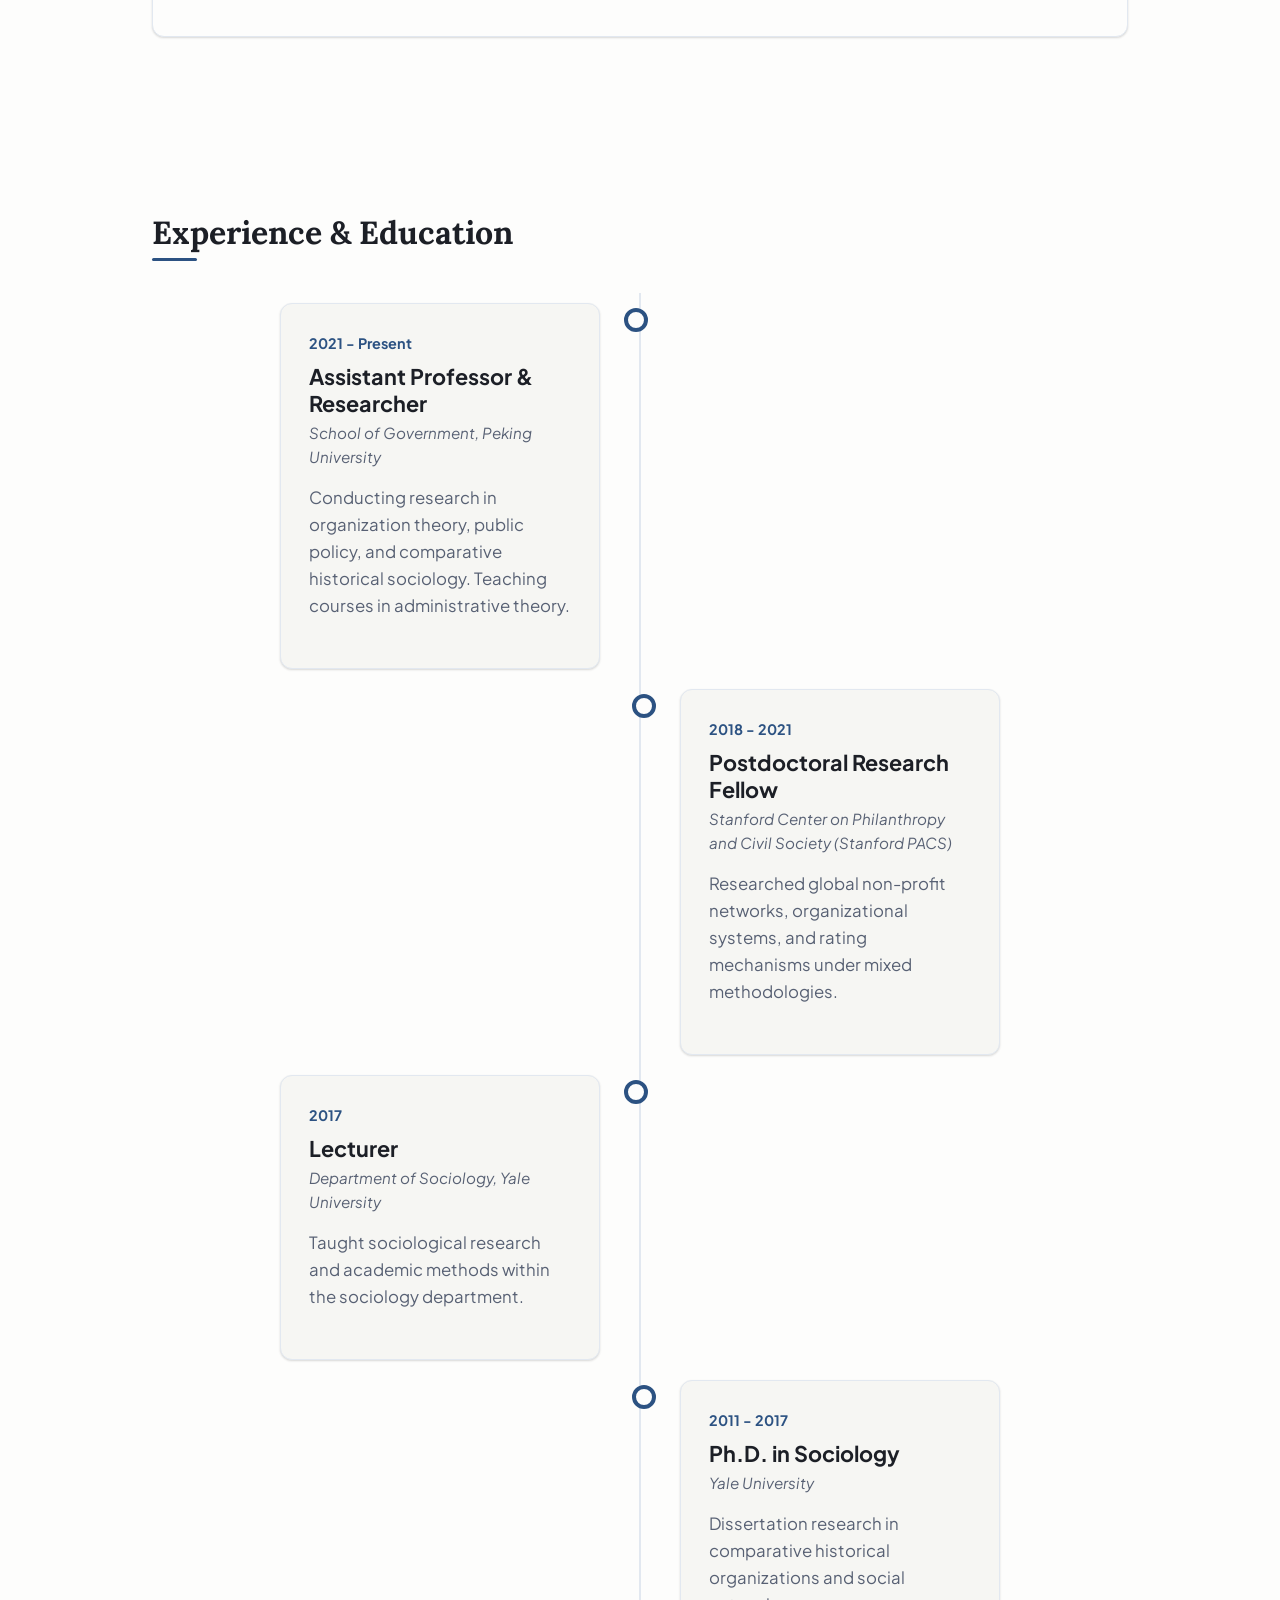
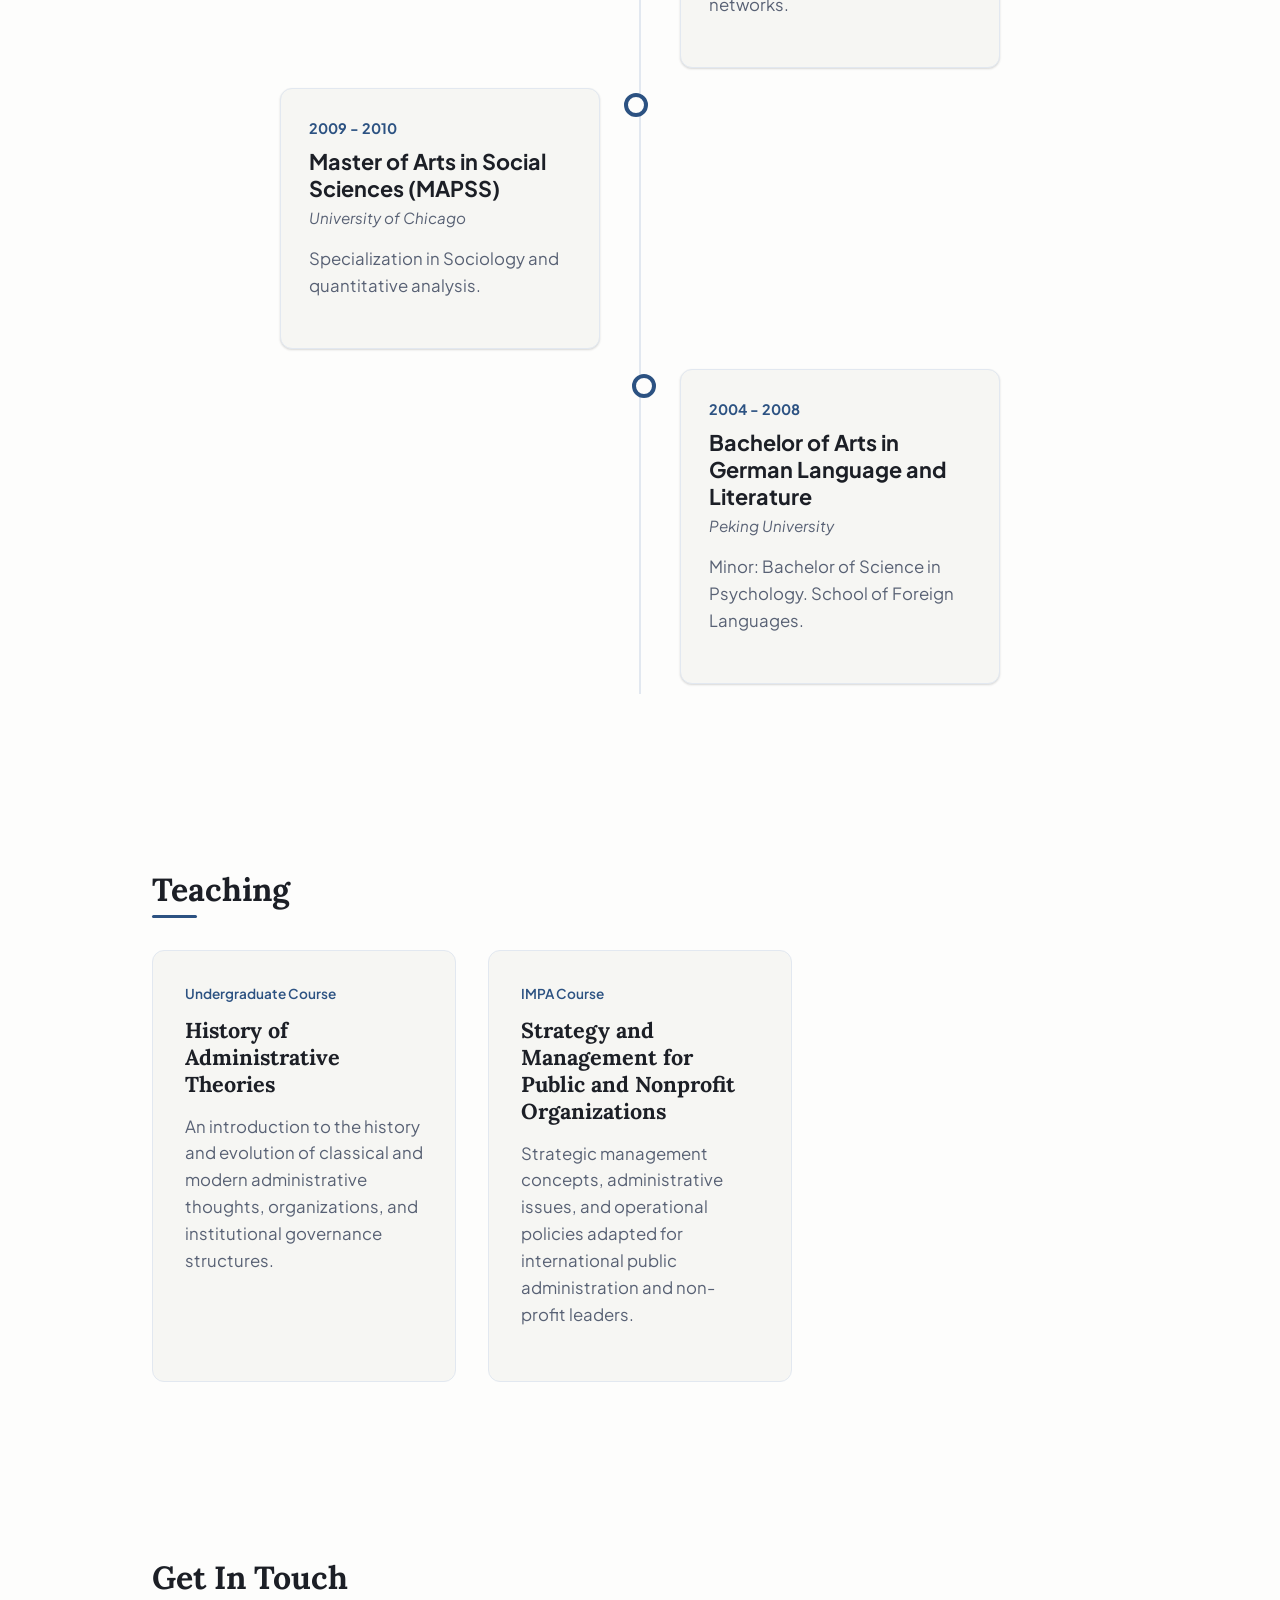
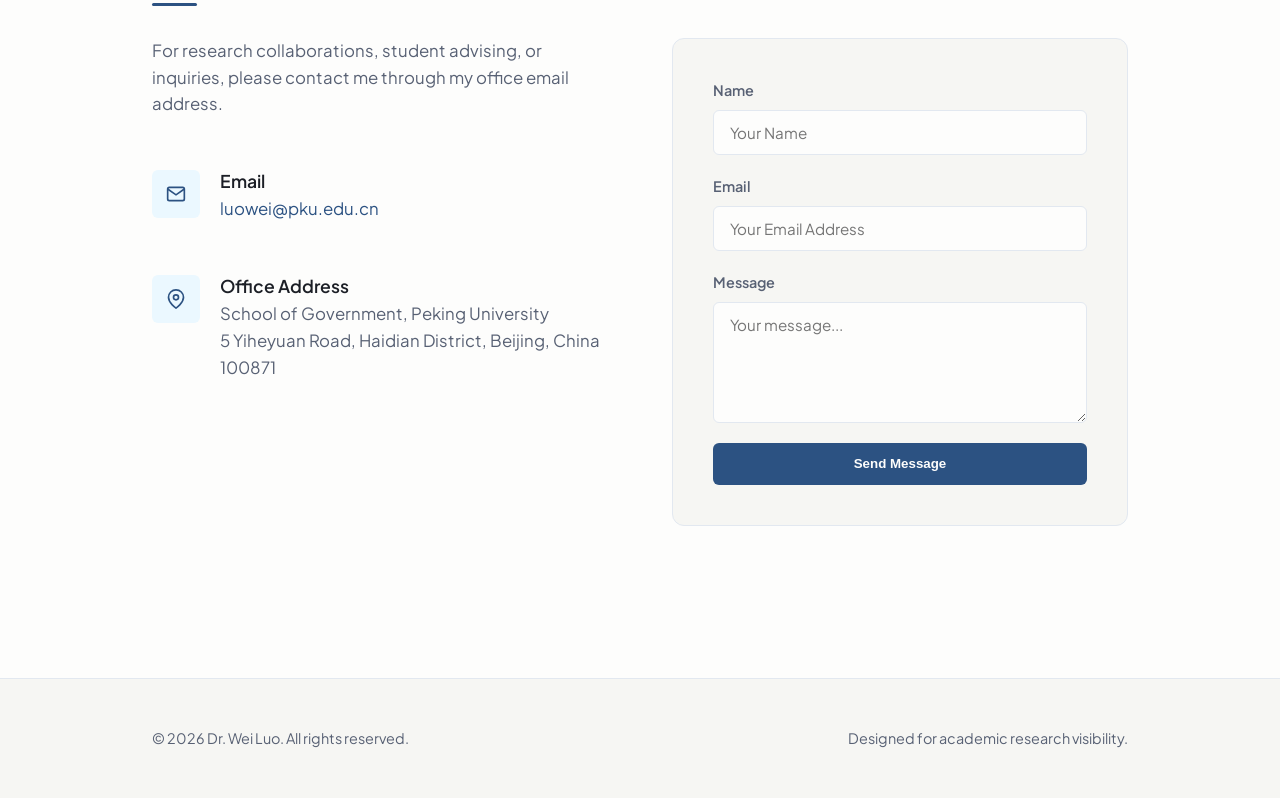
==== commit 6c107d6d: "Update website with Dr. Wei Luo's real academic profile, publications, and photo" ====
--- a/index.html
+++ b/index.html
@@ -3,14 +3,14 @@
 <head>
   <meta charset="UTF-8">
   <meta name="viewport" content="width=device-width, initial-scale=1.0">
-  <meta name="description" content="Academic personal website, listing publications, research interests, teaching portfolio, and contact information.">
+  <meta name="description" content="Academic personal website of Dr. Wei Luo, Assistant Professor at the School of Government, Peking University. Researching social organizations, global cities, and economic sociology.">
   
   <!-- Open Graph / SEO -->
-  <meta property="og:title" content="Dr. Sarah Jenkins | Academic Portfolio">
-  <meta property="og:description" content="Personal academic website of Dr. Sarah Jenkins. Explorer of AI, Human-Computer Interaction, and Societal Impact.">
+  <meta property="og:title" content="Dr. Wei Luo | Peking University">
+  <meta property="og:description" content="Personal academic website of Dr. Wei Luo. Researcher in Social Organizations, Global Cities, and Economic Sociology.">
   <meta property="og:type" content="website">
   
-  <title>Dr. Sarah Jenkins | Academic Portfolio</title>
+  <title>Dr. Wei Luo | Peking University</title>
   
   <!-- Stylesheet -->
   <link rel="stylesheet" href="styles.css">
@@ -21,14 +21,13 @@
   <header>
     <div class="nav-container">
       <a href="#" class="logo" id="site-logo">
-        Sarah<span>Jenkins</span>
+        Wei<span>Luo</span>
       </a>
       <ul class="nav-links">
         <li><a href="#about" class="active" id="nav-about">About</a></li>
         <li><a href="#research" id="nav-research">Research</a></li>
         <li><a href="#publications" id="nav-publications">Publications</a></li>
         <li><a href="#experience" id="nav-experience">Experience</a></li>
-        <li><a href="#news" id="nav-news">News</a></li>
         <li><a href="#contact" id="nav-contact">Contact</a></li>
         <li>
           <button id="theme-toggle" class="theme-toggle-btn" aria-label="Toggle Theme">
@@ -47,86 +46,77 @@
     <!-- Hero / Intro Section -->
     <section id="about" class="hero">
       <div class="hero-content">
-        <span class="hero-tag">Assistant Professor at Stanford University</span>
-        <h1>Designing Human-Centered Artificial Intelligence</h1>
-        <p class="subtitle">Exploring the intersection of deep learning, cognitive science, and human-computer interaction.</p>
-        <p>I am an Assistant Professor of Computer Science. My research focuses on building AI systems that cooperate with humans, adapt to their workflows, and respect societal values. Previously, I was a postdoctoral researcher at MIT and received my Ph.D. from Carnegie Mellon University.</p>
-        <p>Feel free to look around my research work or reach out for collaboration opportunities.</p>
+        <span class="hero-tag">Assistant Professor at Peking University</span>
+        <h1>Researching Social Organizations & Transnational Governance</h1>
+        <p class="subtitle">Exploring the intersection of organization theory, global cities, economic sociology, and comparative historical sociology.</p>
+        <p>I am an Assistant Professor and Researcher at the School of Government, Peking University. My research focuses on social organizations, non-profit organizations, and comparative studies of transnational urban governance. I utilize a mix of qualitative and quantitative research methods to examine how civil organizations interact with state policies and urban space.</p>
+        <p>Previously, I was a postdoctoral research fellow at the Stanford Center on Philanthropy and Civil Society (Stanford PACS) and a Lecturer in the Department of Sociology at Yale University.</p>
         
         <!-- Social/Academic Profile Links -->
         <div class="social-links">
-          <a href="#" class="social-btn" aria-label="Google Scholar" title="Google Scholar">
+          <a href="mailto:luowei@pku.edu.cn" class="social-btn" aria-label="Email" title="Email">
+            <svg width="20" height="20" fill="none" stroke="currentColor" stroke-width="2" viewBox="0 0 24 24">
+              <path d="M4 4h16c1.1 0 2 .9 2 2v12c0 1.1-.9 2-2 2H4c-1.1 0-2-.9-2-2V6c0-1.1.9-2 2-2z"></path>
+              <polyline points="22,6 12,13 2,6"></polyline>
+            </svg>
+          </a>
+          <a href="https://scholar.google.com" class="social-btn" aria-label="Google Scholar" title="Google Scholar" target="_blank">
             <svg width="20" height="20" fill="currentColor" viewBox="0 0 24 24">
               <path d="M12 2A10 10 0 0 0 2 12a10 10 0 0 0 10 10 10 10 0 0 0 10-10A10 10 0 0 0 12 2zm3.9 13.9c-.3.4-.8.7-1.4.9-.6.2-1.3.3-2 .3s-1.4-.1-2-.3a3.5 3.5 0 0 1-1.4-.9 3.8 3.8 0 0 1-.9-1.5c-.2-.6-.3-1.3-.3-2.1s.1-1.5.3-2.1c.2-.6.5-1.1.9-1.5a3.5 3.5 0 0 1 1.4-.9c.6-.2 1.3-.3 2-.3s1.4.1 2 .3c.6.2 1.1.5 1.4.9.4.4.7.9.9 1.5.2.6.3 1.3.3 2.1s-.1 1.5-.3 2.1c-.2.6-.5 1.1-.9 1.5zm-3.9-6.8c-.8 0-1.4.2-1.8.7-.4.5-.6 1.2-.6 2.1s.2 1.6.6 2.1c.4.5 1 .7 1.8.7s1.4-.2 1.8-.7c.4-.5.6-1.2.6-2.1s-.2-1.6-.6-2.1c-.4-.5-1-.7-1.8-.7z"/>
             </svg>
           </a>
-          <a href="#" class="social-btn" aria-label="ORCID" title="ORCID">
+          <a href="https://orcid.org" class="social-btn" aria-label="ORCID" title="ORCID" target="_blank">
             <svg width="20" height="20" fill="currentColor" viewBox="0 0 24 24">
               <path d="M12 2C6.48 2 2 6.48 2 12s4.48 10 10 10 10-4.48 10-10S17.52 2 12 2zm-3.1 14.5H7.6V7.5h1.3v9zm-.7-10.3c-.4 0-.7-.3-.7-.7s.3-.7.7-.7.7.3.7.7-.3.7-.7.7zm7.3 10.3h-1.3v-4.1c0-1 0-2.3-1.4-2.3s-1.6 1.1-1.6 2.2v4.2h-1.3V7.5h1.3v1.2c.4-.7 1.3-1.4 2.6-1.4 2.8 0 3.3 1.8 3.3 4.2v5z"/>
             </svg>
           </a>
-          <a href="#" class="social-btn" aria-label="GitHub" title="GitHub">
-            <svg width="20" height="20" fill="currentColor" viewBox="0 0 24 24">
-              <path d="M12 2C6.477 2 2 6.484 2 12.017c0 4.425 2.865 8.18 6.839 9.504.5.092.682-.217.682-.483 0-.237-.008-.868-.013-1.703-2.782.605-3.369-1.343-3.369-1.343-.454-1.158-1.11-1.466-1.11-1.466-.908-.62.069-.608.069-.608 1.003.07 1.53 1.032 1.53 1.032.892 1.53 2.341 1.088 2.91.832.092-.647.35-1.088.636-1.338-2.22-.253-4.555-1.113-4.555-4.951 0-1.093.39-1.988 1.029-2.688-.103-.253-.446-1.272.098-2.65 0 0 .84-.27 2.75 1.026A9.564 9.564 0 0112 6.844c.85.004 1.705.115 2.504.337 1.909-1.296 2.747-1.027 2.747-1.027.546 1.379.202 2.398.1 2.651.64.7 1.028 1.595 1.028 2.688 0 3.848-2.339 4.695-4.566 4.943.359.309.678.92.678 1.855 0 1.338-.012 2.419-.012 2.747 0 .268.18.58.688.482C19.138 20.193 22 16.44 22 12.017 22 6.484 17.522 2 12 2z"/>
-            </svg>
-          </a>
-          <a href="#" class="social-btn" aria-label="LinkedIn" title="LinkedIn">
-            <svg width="20" height="20" fill="currentColor" viewBox="0 0 24 24">
-              <path d="M19 0h-14c-2.761 0-5 2.239-5 5v14c0 2.761 2.239 5 5 5h14c2.762 0 5-2.239 5-5v-14c0-2.761-2.238-5-5-5zm-11 19h-3v-11h3v11zm-1.5-12.268c-.966 0-1.75-.779-1.75-1.75s.784-1.75 1.75-1.75 1.75.779 1.75 1.75-.784 1.75-1.75 1.75zm13.5 12.268h-3v-5.604c0-3.368-4-3.113-4 0v5.604h-3v-11h3v1.765c1.396-2.586 7-2.777 7 2.476v6.759z"/>
-            </svg>
-          </a>
-          <a href="#" class="social-btn" aria-label="Twitter / X" title="Twitter / X">
-            <svg width="20" height="20" fill="currentColor" viewBox="0 0 24 24">
-              <path d="M18.244 2.25h3.308l-7.227 8.26 8.502 11.24H16.17l-5.214-6.817L4.99 21.75H1.68l7.73-8.835L1.254 2.25H8.08l4.713 6.231zm-1.161 17.52h1.833L7.084 4.126H5.117z"/>
-            </svg>
-          </a>
         </div>
       </div>
       
       <div class="hero-image-container">
         <div class="hero-image-wrapper">
-          <img src="avatar.webp" alt="Dr. Sarah Jenkins Profile Photo" class="hero-image" id="profile-img">
+          <img src="avatar.jpg" alt="Dr. Wei Luo Profile Photo" class="hero-image" id="profile-img">
         </div>
       </div>
     </section>
 
     <!-- Research Overview Section -->
     <section id="research">
-      <h2>Research Focus</h2>
+      <h2>Research Fields</h2>
       <div class="bio-details">
         <div>
-          <p>My work sits at the intersection of AI models and human collaboration. I am particularly interested in designing algorithms that understand human intent, reason about social context, and present complex model explanations transparently. </p>
-          <p>Currently, my lab works on three core themes:</p>
+          <p>My research focuses on understanding the internal dynamics of social organizations, global cities, and economic sociology. I study how civic groups adapt to changing regulatory landscapes and local governance practices.</p>
+          <p>Currently, my active research interests span across these key themes:</p>
           <ul class="interest-list" style="margin-top: 1.5rem;">
             <li class="interest-item">
               <svg fill="none" stroke="currentColor" stroke-width="2.5" viewBox="0 0 24 24"><polyline points="20 6 9 17 4 12"></polyline></svg>
               <div>
-                <strong>Interactive & Cooperative Learning:</strong> Designing RL systems that actively elicit feedback from domain experts to refine decision boundaries.
+                <strong>Social & Non-Profit Organizations:</strong> Examining rating evaluations, non-profit accreditation networks, and institutional work within public policy frameworks.
               </div>
             </li>
             <li class="interest-item">
               <svg fill="none" stroke="currentColor" stroke-width="2.5" viewBox="0 0 24 24"><polyline points="20 6 9 17 4 12"></polyline></svg>
               <div>
-                <strong>Interpretability & Explanations:</strong> Developing visualization frameworks that represent high-dimensional model states in intuitive 2D environments.
+                <strong>Global Cities & Comparative Governance:</strong> Comparing non-profit ecosystems and civic involvement across global cities to analyze metropolitan governance variations.
               </div>
             </li>
             <li class="interest-item">
               <svg fill="none" stroke="currentColor" stroke-width="2.5" viewBox="0 0 24 24"><polyline points="20 6 9 17 4 12"></polyline></svg>
               <div>
-                <strong>Social & Ethical AI Policies:</strong> Assessing bias propagation in large language models across multiple social groups and designing mitigation strategies.
+                <strong>Historical Sociology & Administrative thought:</strong> Tracking the history of administrative theories and examining the evolution of extralegal organizations in Republican China.
               </div>
             </li>
           </ul>
         </div>
         <div>
           <div class="bio-card">
-            <h3>Recent Keywords</h3>
-            <p>• Reinforcement Learning</p>
-            <p>• Human-AI Collaboration</p>
-            <p>• Explanable AI (XAI)</p>
-            <p>• Natural Language Interfaces</p>
-            <p>• Algorithmic Fairness</p>
-            <p>• Active Learning Systems</p>
+            <h3>Specializations</h3>
+            <p>• Organization Theory</p>
+            <p>• Global Cities</p>
+            <p>• Economic Sociology</p>
+            <p>• Comparative Historical Sociology</p>
+            <p>• Non-profit Accreditation</p>
+            <p>• Mixed Qualitative/Quantitative Methods</p>
           </div>
         </div>
       </div>
@@ -134,93 +124,115 @@
 
     <!-- Publications Section -->
     <section id="publications">
-      <h2>Selected Publications</h2>
+      <h2>Publications</h2>
       
       <!-- Interactive Filter Controls -->
       <div class="filter-container">
         <button class="filter-btn active" data-filter="all" id="filter-all">All</button>
-        <button class="filter-btn" data-filter="journal" id="filter-journals">Journals</button>
-        <button class="filter-btn" data-filter="conference" id="filter-conferences">Conferences</button>
+        <button class="filter-btn" data-filter="sociology" id="filter-sociology">Sociology</button>
+        <button class="filter-btn" data-filter="policy" id="filter-policy">Public Policy & Admin</button>
       </div>
 
       <!-- Publication Cards List -->
       <div class="publication-list">
         
-        <!-- Pub Item 1 -->
-        <article class="publication-item" data-type="journal" id="pub-1">
+        <!-- Pub 1 -->
+        <article class="publication-item" data-type="sociology" id="pub-1">
           <div class="pub-meta">
             <span class="pub-tag journal">Journal</span>
-            <span class="pub-year">2026</span>
-          </div>
-          <h3 class="pub-title">Eliciting Human Intent in Interactive Reinforcement Learning</h3>
+            <span class="pub-year">2022</span>
+          </div>
+          <h3 class="pub-title">Taming Violence: Extralegal Organizations in Republican China (1911-1949)</h3>
           <div class="pub-authors">
-            <strong>Sarah Jenkins</strong>, Michael H. Chang, Emily R. Robinson
+            <strong>Wei Luo</strong>
           </div>
           <div class="pub-venue">
-            IEEE Transactions on Pattern Analysis and Machine Intelligence (TPAMI), 2026.
+            Social Science History, 2022.
           </div>
           <div class="pub-links">
-            <a href="#" class="pub-link-btn primary-btn" id="pub-1-pdf">PDF</a>
-            <a href="#" class="pub-link-btn" id="pub-1-code">Code</a>
+            <a href="https://doi.org/10.1017/ssh.2022.42" class="pub-link-btn primary-btn" target="_blank">Journal Link</a>
             <button class="abstract-toggle" data-target="abstract-1" id="pub-1-abstract-btn">
               Abstract
               <svg width="12" height="12" viewBox="0 0 24 24" fill="none" stroke="currentColor" stroke-width="2.5"><polyline points="6 9 12 15 18 9"></polyline></svg>
             </button>
           </div>
           <div class="abstract-content" id="abstract-1">
-            We present a novel paradigm for interactive reinforcement learning where agents actively query human experts during critical decision states. Our methodology leverages uncertainty estimation over the policy distribution to identify state spaces where human feedback is most valuable. We demonstrate a 40% reduction in sample complexity across standard human-AI cooperative benchmarks.
-          </div>
-        </article>
-
-        <!-- Pub Item 2 -->
-        <article class="publication-item" data-type="conference" id="pub-2">
+            This study examines the evolution and governance roles of extralegal organizations in Republican China (1911–1949). By mapping their historical transformations, we analyze how these groups navigated changing state controls and political environments, offering vital insights into historical organizational development outside traditional legal frameworks.
+          </div>
+        </article>
+
+        <!-- Pub 2 -->
+        <article class="publication-item" data-type="policy" id="pub-2">
           <div class="pub-meta">
-            <span class="pub-tag conference">Conference</span>
-            <span class="pub-year">2025</span>
-          </div>
-          <h3 class="pub-title">Understanding Explainable AI: User Perception of Saliency Maps</h3>
+            <span class="pub-tag journal">Journal</span>
+            <span class="pub-year">2022</span>
+          </div>
+          <h3 class="pub-title">Relational Work and its Pitfalls: Nonprofits’ Participation in Government-Sponsored Voluntary Accreditation</h3>
           <div class="pub-authors">
-            Emily R. Robinson, <strong>Sarah Jenkins</strong>, David K. Wu
+            <strong>Wei Luo</strong>, Wenjuan Zheng, Yan Long
           </div>
           <div class="pub-venue">
-            Proceedings of the ACM Conference on Human Factors in Computing Systems (CHI), 2025.
+            Journal of Public Administration Research and Theory (JPART), 2022.
           </div>
           <div class="pub-links">
-            <a href="#" class="pub-link-btn primary-btn" id="pub-2-pdf">PDF</a>
-            <a href="#" class="pub-link-btn" id="pub-2-slides">Slides</a>
+            <a href="#" class="pub-link-btn primary-btn">Preprint PDF</a>
             <button class="abstract-toggle" data-target="abstract-2" id="pub-2-abstract-btn">
               Abstract
               <svg width="12" height="12" viewBox="0 0 24 24" fill="none" stroke="currentColor" stroke-width="2.5"><polyline points="6 9 12 15 18 9"></polyline></svg>
             </button>
           </div>
           <div class="abstract-content" id="abstract-2">
-            This study conducts a large-scale user evaluation to measure how clinicians interpret model decisions using various explanation paradigms. Surprisingly, our results show that traditional saliency maps frequently mislead users in high-stakes scenarios. We propose an alternative visual explanation format based on counterfactual examples that substantially increases user decision accuracy.
-          </div>
-        </article>
-
-        <!-- Pub Item 3 -->
-        <article class="publication-item" data-type="conference" id="pub-3">
+            Voluntary accreditation schemes are widely used to regulate the non-profit sector. We study how non-profit organizations engage in relational work to meet government-sponsored standards, detailing the organizational adjustments, boundary management, and potential traps that organizations encounter throughout this regulatory validation process.
+          </div>
+        </article>
+
+        <!-- Pub 3 -->
+        <article class="publication-item" data-type="policy" id="pub-3">
           <div class="pub-meta">
-            <span class="pub-tag conference">Conference</span>
-            <span class="pub-year">2024</span>
-          </div>
-          <h3 class="pub-title">Mitigating Biased Associations in Multimodal Foundation Models</h3>
+            <span class="pub-tag journal">Journal</span>
+            <span class="pub-year">2022</span>
+          </div>
+          <h3 class="pub-title">Dance with Glauthoritarian Urbanization: An Entrepreneurial Megacity in the Making through the Lenses of Civic Organizations</h3>
           <div class="pub-authors">
-            <strong>Sarah Jenkins</strong>, Kevin L. Miller, Marcus Thompson
+            Yan Long, <strong>Wei Luo</strong>
           </div>
           <div class="pub-venue">
-            International Conference on Machine Learning (ICML), 2024.
+            Global Perspectives, 3(1): 36047, 2022.
           </div>
           <div class="pub-links">
-            <a href="#" class="pub-link-btn primary-btn" id="pub-3-pdf">PDF</a>
-            <a href="#" class="pub-link-btn" id="pub-3-code">Code</a>
+            <a href="https://doi.org/10.1525/gp.2022.36047" class="pub-link-btn primary-btn" target="_blank">Journal Link</a>
             <button class="abstract-toggle" data-target="abstract-3" id="pub-3-abstract-btn">
               Abstract
               <svg width="12" height="12" viewBox="0 0 24 24" fill="none" stroke="currentColor" stroke-width="2.5"><polyline points="6 9 12 15 18 9"></polyline></svg>
             </button>
           </div>
           <div class="abstract-content" id="abstract-3">
-            Multimodal models mapping images and text together often reproduce and amplify gender and racial stereotypes. In this work, we present a projection technique to scrub sensitive attributes from cross-modal embedding spaces without altering semantic representation quality. Experiments on CLIP demonstrate significant fairness improvements.
+            Through the perspective of civic organizations, this article explores how rapid urbanization in globalizing, entrepreneurial megacities is shaped by dynamic interactions between state actors, civic networks, and local communities.
+          </div>
+        </article>
+
+        <!-- Pub 4 -->
+        <article class="publication-item" data-type="sociology" id="pub-4">
+          <div class="pub-meta">
+            <span class="pub-tag journal">Journal</span>
+            <span class="pub-year">2018</span>
+          </div>
+          <h3 class="pub-title">The Ladies Vanish? Academic Sociology and the Genealogy of its Missing Women on Wikipedia</h3>
+          <div class="pub-authors">
+            <strong>Wei Luo</strong>, Julia Adams, Hannah Brückner
+          </div>
+          <div class="pub-venue">
+            Comparative Sociology, 17(5), 519-556, 2018.
+          </div>
+          <div class="pub-links">
+            <a href="https://doi.org/10.1163/15691330-12341477" class="pub-link-btn primary-btn" target="_blank">Journal Link</a>
+            <button class="abstract-toggle" data-target="abstract-4" id="pub-4-abstract-btn">
+              Abstract
+              <svg width="12" height="12" viewBox="0 0 24 24" fill="none" stroke="currentColor" stroke-width="2.5"><polyline points="6 9 12 15 18 9"></polyline></svg>
+            </button>
+          </div>
+          <div class="abstract-content" id="abstract-4">
+            Wikipedia represents a major source of public knowledge, yet gender disparities persist. We analyze the representation of academic female sociologists on Wikipedia, revealing how systemic visibility gaps occur and discussing strategies to recover and preserve women's contributions in the genealogy of academic sociology.
           </div>
         </article>
 
@@ -235,60 +247,81 @@
         <!-- Timeline Item 1 -->
         <div class="timeline-item left">
           <div class="timeline-content">
-            <div class="timeline-date">2024 - Present</div>
-            <h3>Assistant Professor</h3>
-            <div class="timeline-institution">Stanford University</div>
-            <p>Leading the Human-Centered AI Lab. Advising Ph.D. students and teaching courses in Deep Learning and Human-AI Interaction.</p>
+            <div class="timeline-date">2021 - Present</div>
+            <h3>Assistant Professor & Researcher</h3>
+            <div class="timeline-institution">School of Government, Peking University</div>
+            <p>Conducting research in organization theory, public policy, and comparative historical sociology. Teaching courses in administrative theory.</p>
           </div>
         </div>
 
         <!-- Timeline Item 2 -->
         <div class="timeline-item right">
           <div class="timeline-content">
-            <div class="timeline-date">2022 - 2024</div>
-            <h3>Postdoctoral Scholar</h3>
-            <div class="timeline-institution">Massachusetts Institute of Technology</div>
-            <p>Researched interactive policy alignment under supervision of Dr. Julie Adams at the Computer Science and Artificial Intelligence Lab (CSAIL).</p>
+            <div class="timeline-date">2018 - 2021</div>
+            <h3>Postdoctoral Research Fellow</h3>
+            <div class="timeline-institution">Stanford Center on Philanthropy and Civil Society (Stanford PACS)</div>
+            <p>Researched global non-profit networks, organizational systems, and rating mechanisms under mixed methodologies.</p>
           </div>
         </div>
 
         <!-- Timeline Item 3 -->
         <div class="timeline-item left">
           <div class="timeline-content">
-            <div class="timeline-date">2017 - 2022</div>
-            <h3>Ph.D. in Computer Science</h3>
-            <div class="timeline-institution">Carnegie Mellon University</div>
-            <p>Thesis on Cooperative AI Learning Paradigms. Received the outstanding dissertation award in the Human-Computer Interaction Institute.</p>
-          </div>
-        </div>
-
-      </div>
-    </section>
-
-    <!-- News / Blog Updates -->
-    <section id="news">
-      <h2>News & Updates</h2>
+            <div class="timeline-date">2017</div>
+            <h3>Lecturer</h3>
+            <div class="timeline-institution">Department of Sociology, Yale University</div>
+            <p>Taught sociological research and academic methods within the sociology department.</p>
+          </div>
+        </div>
+
+        <!-- Timeline Item 4 -->
+        <div class="timeline-item right">
+          <div class="timeline-content">
+            <div class="timeline-date">2011 - 2017</div>
+            <h3>Ph.D. in Sociology</h3>
+            <div class="timeline-institution">Yale University</div>
+            <p>Dissertation research in comparative historical organizations and social networks.</p>
+          </div>
+        </div>
+
+        <!-- Timeline Item 5 -->
+        <div class="timeline-item left">
+          <div class="timeline-content">
+            <div class="timeline-date">2009 - 2010</div>
+            <h3>Master of Arts in Social Sciences (MAPSS)</h3>
+            <div class="timeline-institution">University of Chicago</div>
+            <p>Specialization in Sociology and quantitative analysis.</p>
+          </div>
+        </div>
+
+        <!-- Timeline Item 6 -->
+        <div class="timeline-item right">
+          <div class="timeline-content">
+            <div class="timeline-date">2004 - 2008</div>
+            <h3>Bachelor of Arts in German Language and Literature</h3>
+            <div class="timeline-institution">Peking University</div>
+            <p>Minor: Bachelor of Science in Psychology. School of Foreign Languages.</p>
+          </div>
+        </div>
+
+      </div>
+    </section>
+
+    <!-- Teaching Section -->
+    <section id="teaching">
+      <h2>Teaching</h2>
       <div class="news-grid">
         
-        <!-- News Card 1 -->
-        <article class="news-card" id="news-1">
-          <time class="news-date">June 2026</time>
-          <h3>Our paper on Interactive RL is accepted to TPAMI!</h3>
-          <p>Excited to share that our joint work with Michael Chang and Emily Robinson on cooperative learning is officially published.</p>
-        </article>
-
-        <!-- News Card 2 -->
-        <article class="news-card" id="news-2">
-          <time class="news-date">April 2026</time>
-          <h3>Invited Speaker at AI Ethics Summit</h3>
-          <p>I will be giving a keynote presentation on model bias mitigation at the upcoming AI Ethics Summit in New York City.</p>
-        </article>
-
-        <!-- News Card 3 -->
-        <article class="news-card" id="news-3">
-          <time class="news-date">January 2026</time>
-          <h3>Lab receives NSF Research Grant</h3>
-          <p>Grateful for the support from the National Science Foundation to fund our research project on human-AI cooperativeness.</p>
+        <article class="news-card">
+          <span class="news-date">Undergraduate Course</span>
+          <h3>History of Administrative Theories</h3>
+          <p>An introduction to the history and evolution of classical and modern administrative thoughts, organizations, and institutional governance structures.</p>
+        </article>
+
+        <article class="news-card">
+          <span class="news-date">IMPA Course</span>
+          <h3>Strategy and Management for Public and Nonprofit Organizations</h3>
+          <p>Strategic management concepts, administrative issues, and operational policies adapted for international public administration and non-profit leaders.</p>
         </article>
 
       </div>
@@ -299,7 +332,7 @@
       <h2>Get In Touch</h2>
       <div class="contact-container">
         <div class="contact-info">
-          <p>If you're interested in collaborative research, applying to join our lab at Stanford, or speaking engagements, drop me a message or find me at my office.</p>
+          <p>For research collaborations, student advising, or inquiries, please contact me through my office email address.</p>
           
           <div class="contact-method">
             <div class="contact-icon">
@@ -310,7 +343,7 @@
             </div>
             <div class="contact-text">
               <h4>Email</h4>
-              <p><a href="mailto:sjenkins@stanford.edu">sjenkins@stanford.edu</a></p>
+              <p><a href="mailto:luowei@pku.edu.cn">luowei@pku.edu.cn</a></p>
             </div>
           </div>
 
@@ -322,8 +355,8 @@
               </svg>
             </div>
             <div class="contact-text">
-              <h4>Office</h4>
-              <p>Gates Computer Science Building, Room 342<br>Stanford, CA 94305</p>
+              <h4>Office Address</h4>
+              <p>School of Government, Peking University<br>5 Yiheyuan Road, Haidian District, Beijing, China 100871</p>
             </div>
           </div>
         </div>
@@ -340,7 +373,7 @@
           </div>
           <div class="form-group">
             <label for="form-message">Message</label>
-            <textarea id="form-message" class="form-control" rows="5" placeholder="How can I help you?" required></textarea>
+            <textarea id="form-message" class="form-control" rows="5" placeholder="Your message..." required></textarea>
           </div>
           <button type="submit" class="submit-btn" id="form-submit-btn">Send Message</button>
         </form>
@@ -353,7 +386,7 @@
   <footer>
     <div class="container footer-content">
       <div class="footer-copy">
-        &copy; 2026 Dr. Sarah Jenkins. All rights reserved.
+        &copy; 2026 Dr. Wei Luo. All rights reserved.
       </div>
       <div class="footer-copy">
         Designed for academic research visibility.
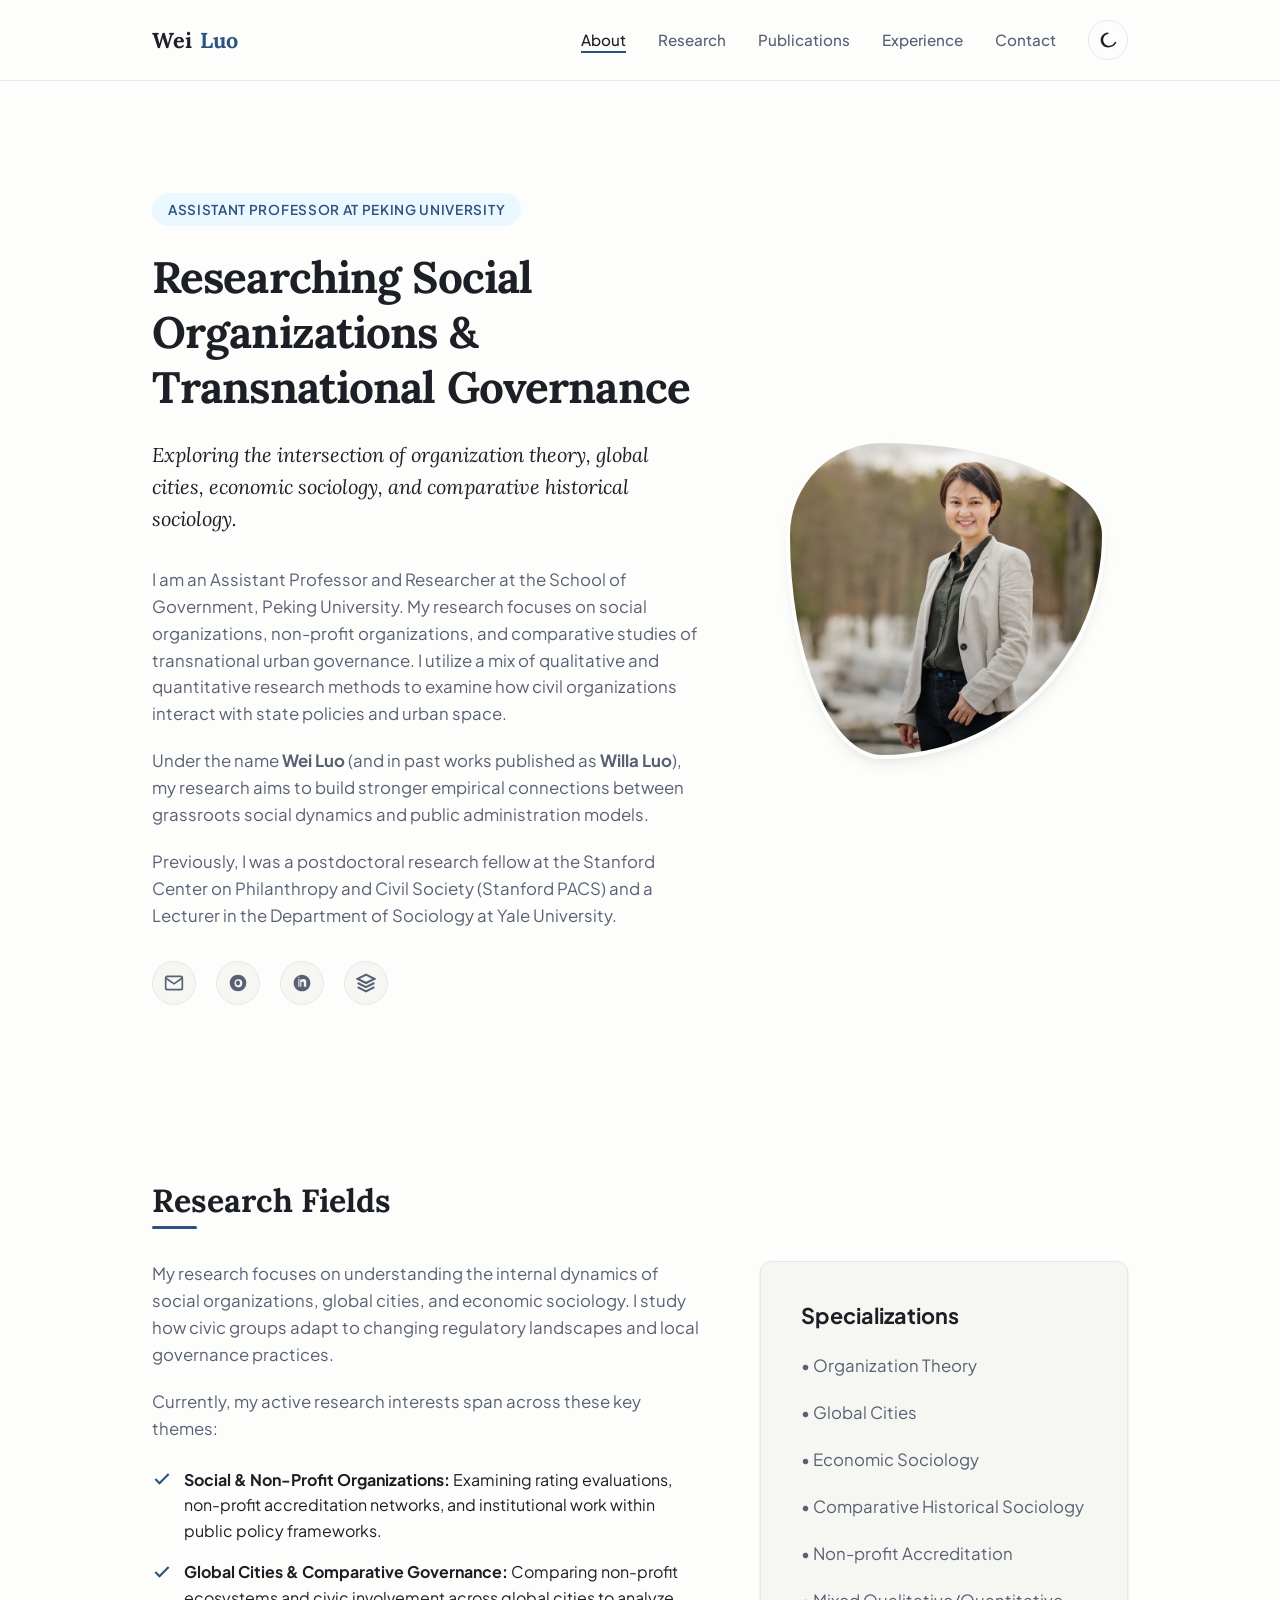
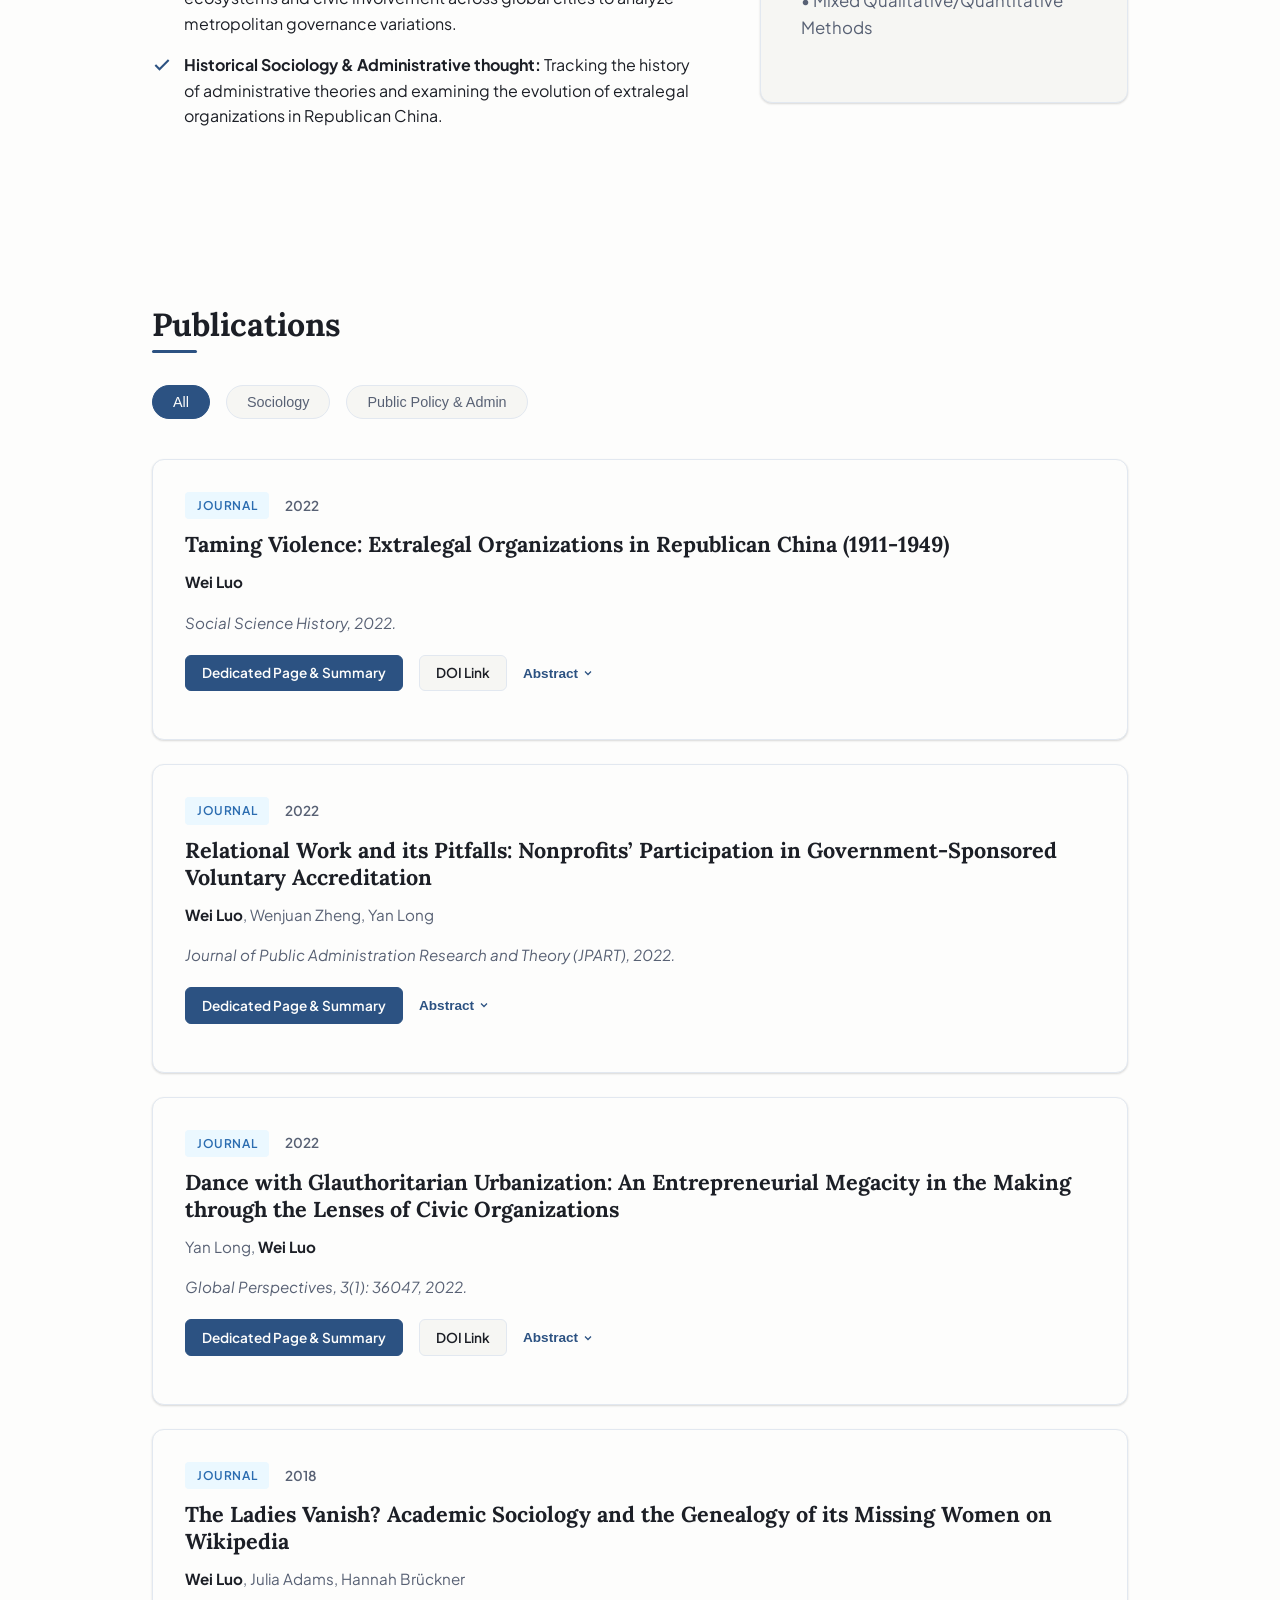
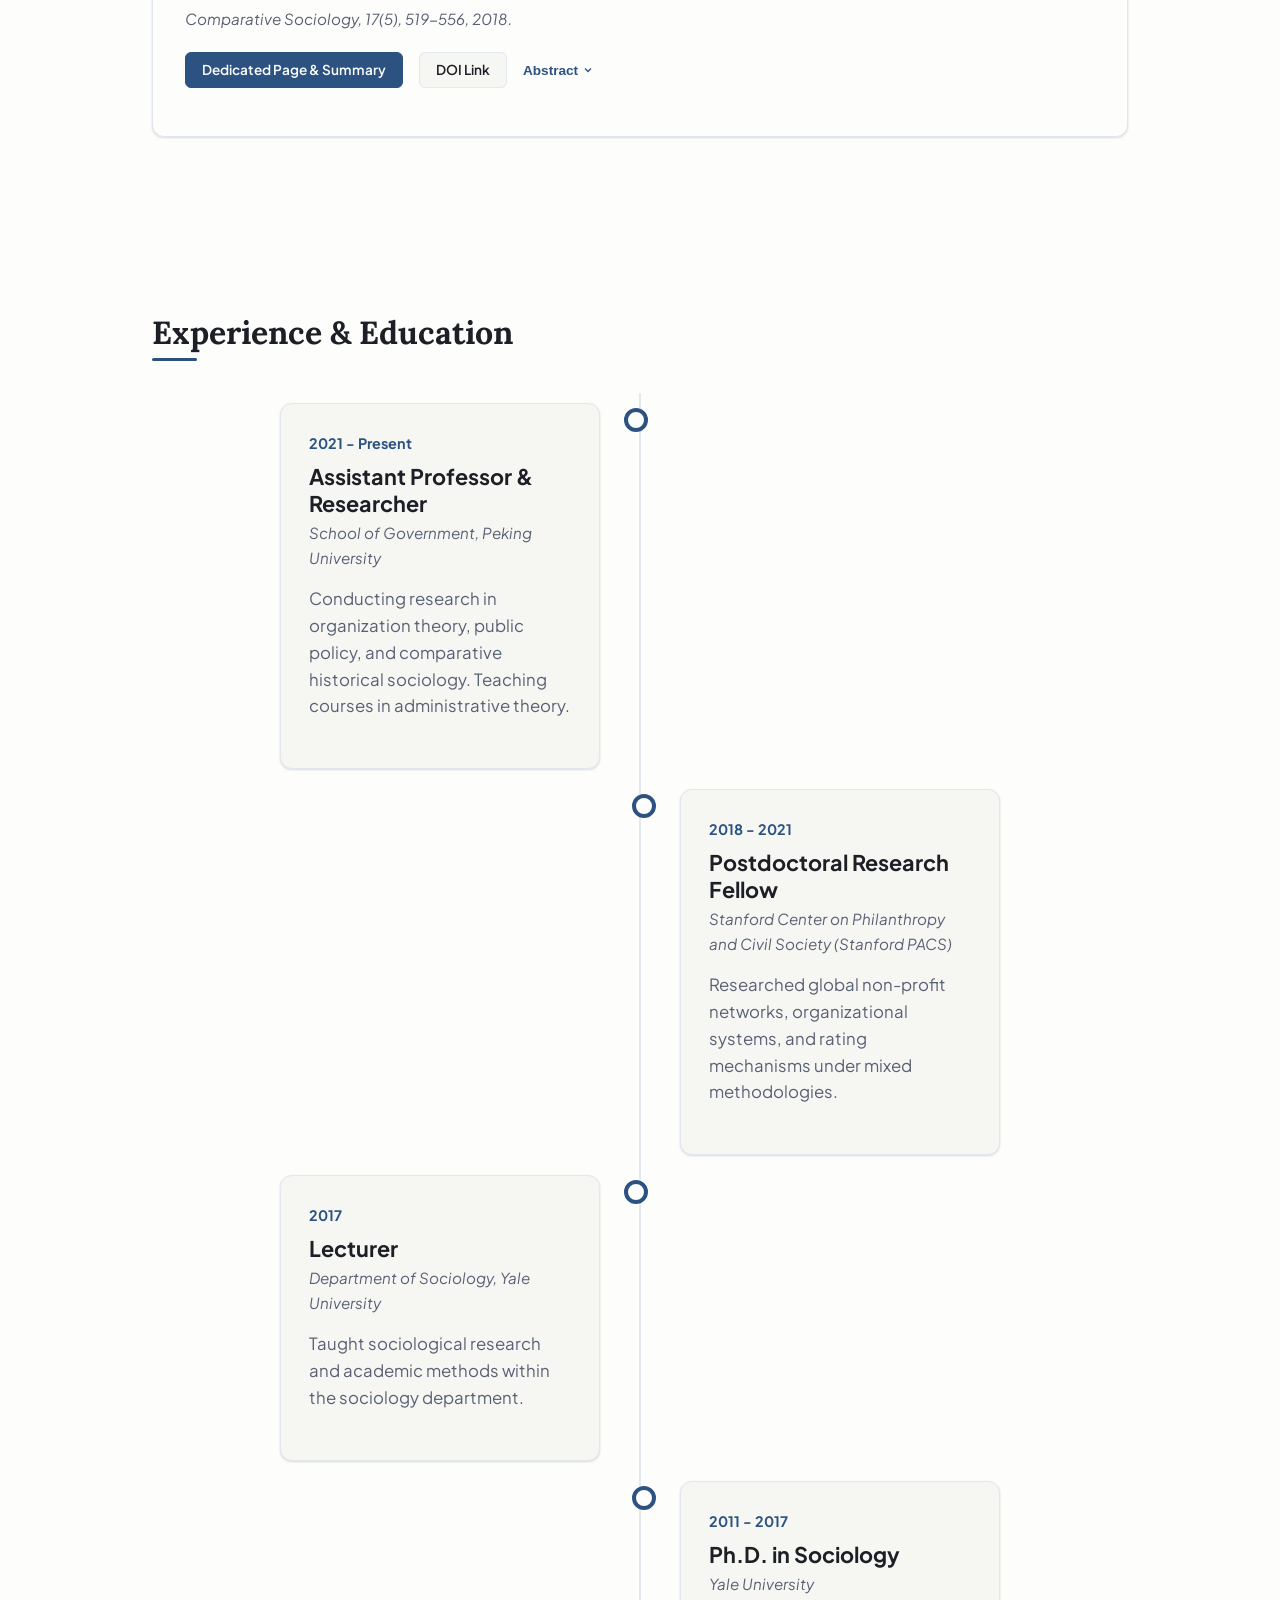
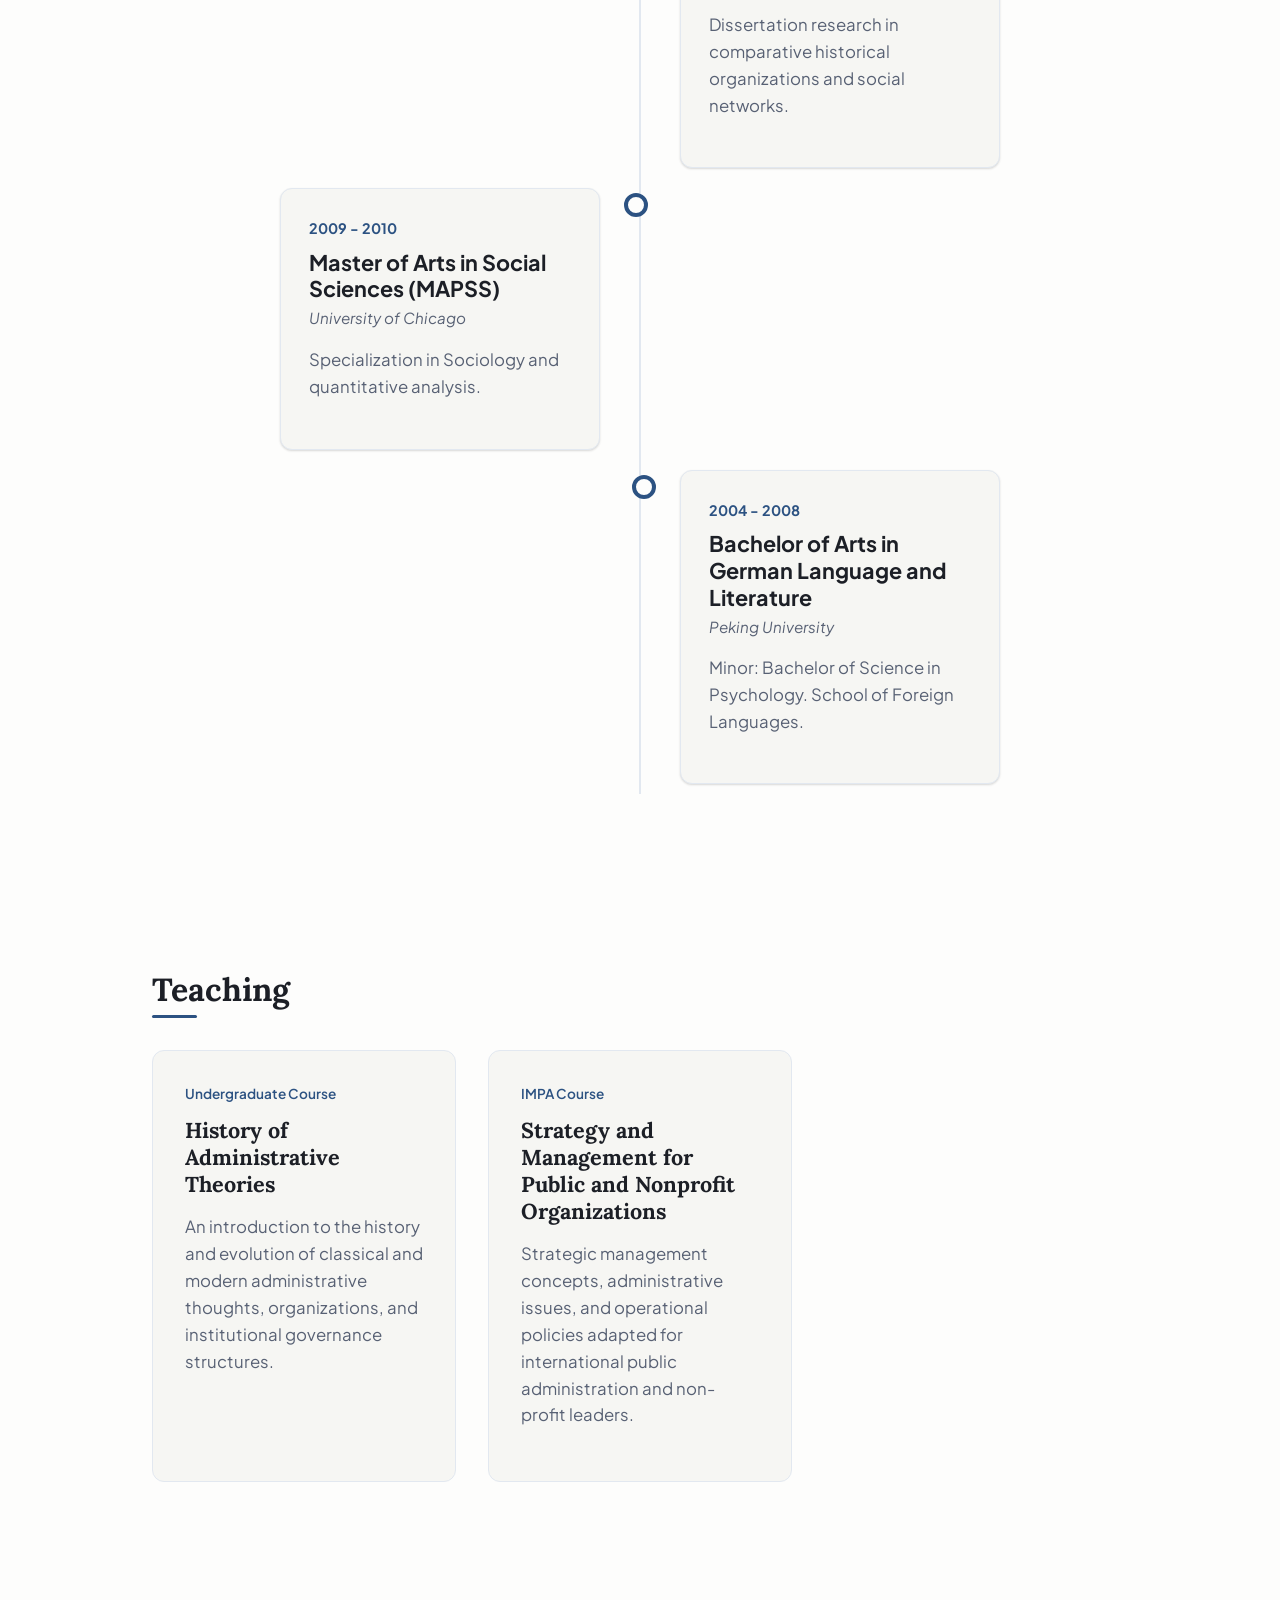
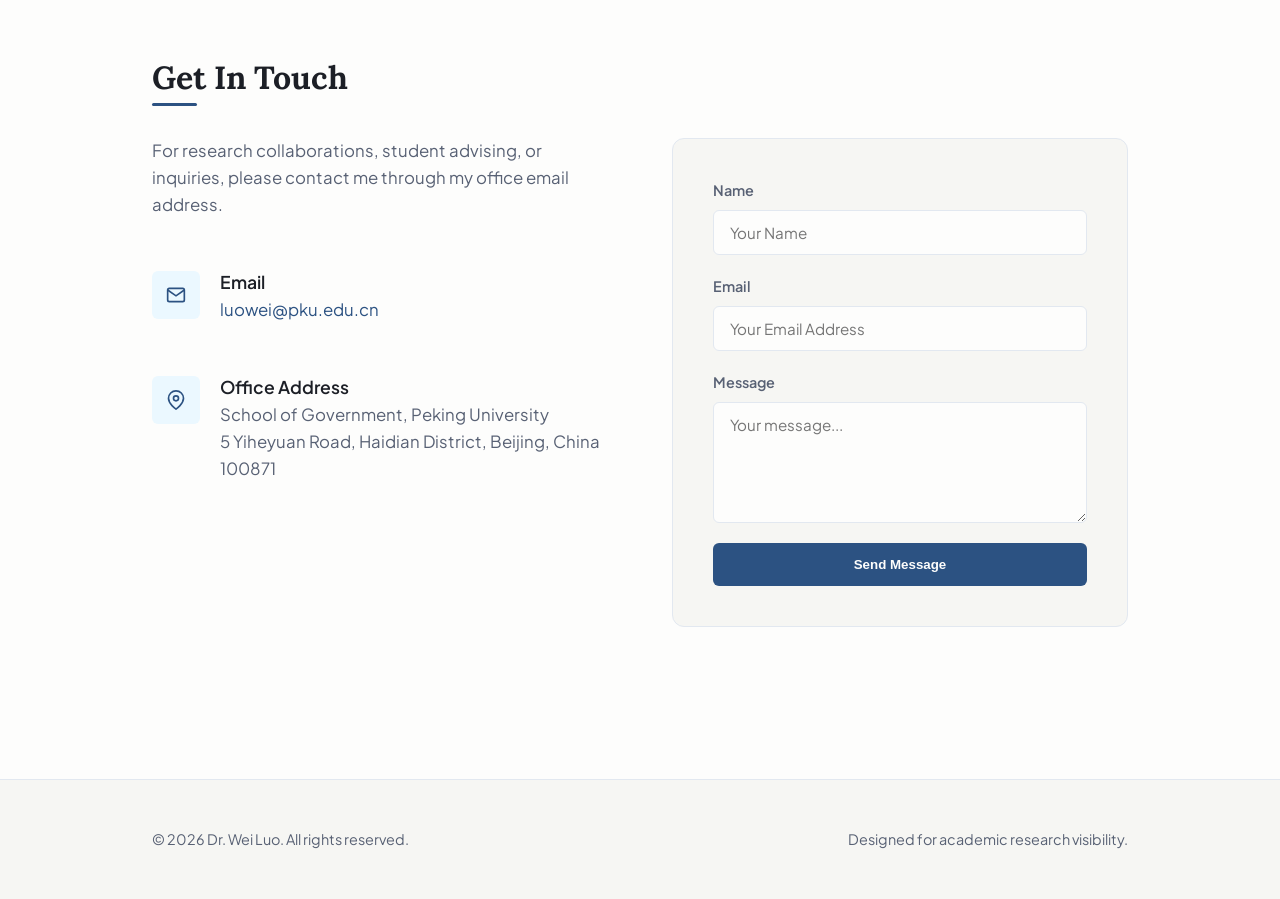
==== commit d51ad4f7: "Optimize academic visibility: add structured schema, sub-pages, sitemap, and robots.txt" ====
--- a/index.html
+++ b/index.html
@@ -7,13 +7,57 @@
   
   <!-- Open Graph / SEO -->
   <meta property="og:title" content="Dr. Wei Luo | Peking University">
-  <meta property="og:description" content="Personal academic website of Dr. Wei Luo. Researcher in Social Organizations, Global Cities, and Economic Sociology.">
+  <meta property="og:description" content="Personal academic website of Dr. Wei Luo (also published as Willa Luo). Researcher in Social Organizations, Global Cities, and Economic Sociology.">
   <meta property="og:type" content="website">
+  <meta property="og:url" content="https://shinichi-hgl.github.io/weiluo-personal-website/">
   
   <title>Dr. Wei Luo | Peking University</title>
   
   <!-- Stylesheet -->
   <link rel="stylesheet" href="styles.css">
+
+  <!-- Schema.org JSON-LD Structured Data for Biography (Person & Profile) -->
+  <script type="application/ld+json">
+  {
+    "@context": "https://schema.org",
+    "@type": "ProfilePage",
+    "mainEntity": {
+      "@type": "Person",
+      "name": "Wei Luo",
+      "alternateName": "Willa Luo",
+      "jobTitle": "Assistant Professor",
+      "worksFor": {
+        "@type": "CollegeOrUniversity",
+        "name": "Peking University",
+        "sameAs": "https://www.pku.edu.cn/"
+      },
+      "alumniOf": [
+        {
+          "@type": "CollegeOrUniversity",
+          "name": "Yale University",
+          "sameAs": "https://www.yale.edu/"
+        },
+        {
+          "@type": "CollegeOrUniversity",
+          "name": "University of Chicago",
+          "sameAs": "https://www.uchicago.edu/"
+        },
+        {
+          "@type": "CollegeOrUniversity",
+          "name": "Peking University",
+          "sameAs": "https://www.pku.edu.cn/"
+        }
+      ],
+      "url": "https://shinichi-hgl.github.io/weiluo-personal-website/",
+      "image": "https://shinichi-hgl.github.io/weiluo-personal-website/avatar.jpg",
+      "sameAs": [
+        "https://www.sg.pku.edu.cn/szdw/zzjs/xzglxx/1201900zfglxyx1356387.htm",
+        "https://scholar.google.com",
+        "https://orcid.org"
+      ]
+    }
+  }
+  </script>
 </head>
 <body>
 
@@ -50,6 +94,7 @@
         <h1>Researching Social Organizations & Transnational Governance</h1>
         <p class="subtitle">Exploring the intersection of organization theory, global cities, economic sociology, and comparative historical sociology.</p>
         <p>I am an Assistant Professor and Researcher at the School of Government, Peking University. My research focuses on social organizations, non-profit organizations, and comparative studies of transnational urban governance. I utilize a mix of qualitative and quantitative research methods to examine how civil organizations interact with state policies and urban space.</p>
+        <p>Under the name <strong>Wei Luo</strong> (and in past works published as <strong>Willa Luo</strong>), my research aims to build stronger empirical connections between grassroots social dynamics and public administration models.</p>
         <p>Previously, I was a postdoctoral research fellow at the Stanford Center on Philanthropy and Civil Society (Stanford PACS) and a Lecturer in the Department of Sociology at Yale University.</p>
         
         <!-- Social/Academic Profile Links -->
@@ -68,6 +113,11 @@
           <a href="https://orcid.org" class="social-btn" aria-label="ORCID" title="ORCID" target="_blank">
             <svg width="20" height="20" fill="currentColor" viewBox="0 0 24 24">
               <path d="M12 2C6.48 2 2 6.48 2 12s4.48 10 10 10 10-4.48 10-10S17.52 2 12 2zm-3.1 14.5H7.6V7.5h1.3v9zm-.7-10.3c-.4 0-.7-.3-.7-.7s.3-.7.7-.7.7.3.7.7-.3.7-.7.7zm7.3 10.3h-1.3v-4.1c0-1 0-2.3-1.4-2.3s-1.6 1.1-1.6 2.2v4.2h-1.3V7.5h1.3v1.2c.4-.7 1.3-1.4 2.6-1.4 2.8 0 3.3 1.8 3.3 4.2v5z"/>
+            </svg>
+          </a>
+          <a href="https://www.sg.pku.edu.cn/szdw/zzjs/xzglxx/1201900zfglxyx1356387.htm" class="social-btn" aria-label="PKU Institutional Page" title="PKU Institutional Profile" target="_blank">
+            <svg width="20" height="20" fill="none" stroke="currentColor" stroke-width="2.5" viewBox="0 0 24 24">
+              <path d="M12 2L2 7l10 5 10-5-10-5zM2 17l10 5 10-5M2 12l10 5 10-5"></path>
             </svg>
           </a>
         </div>
@@ -150,7 +200,8 @@
             Social Science History, 2022.
           </div>
           <div class="pub-links">
-            <a href="https://doi.org/10.1017/ssh.2022.42" class="pub-link-btn primary-btn" target="_blank">Journal Link</a>
+            <a href="publications/taming-violence.html" class="pub-link-btn primary-btn">Dedicated Page & Summary</a>
+            <a href="https://doi.org/10.1017/ssh.2022.42" class="pub-link-btn" target="_blank">DOI Link</a>
             <button class="abstract-toggle" data-target="abstract-1" id="pub-1-abstract-btn">
               Abstract
               <svg width="12" height="12" viewBox="0 0 24 24" fill="none" stroke="currentColor" stroke-width="2.5"><polyline points="6 9 12 15 18 9"></polyline></svg>
@@ -175,7 +226,7 @@
             Journal of Public Administration Research and Theory (JPART), 2022.
           </div>
           <div class="pub-links">
-            <a href="#" class="pub-link-btn primary-btn">Preprint PDF</a>
+            <a href="publications/relational-work.html" class="pub-link-btn primary-btn">Dedicated Page & Summary</a>
             <button class="abstract-toggle" data-target="abstract-2" id="pub-2-abstract-btn">
               Abstract
               <svg width="12" height="12" viewBox="0 0 24 24" fill="none" stroke="currentColor" stroke-width="2.5"><polyline points="6 9 12 15 18 9"></polyline></svg>
@@ -200,7 +251,8 @@
             Global Perspectives, 3(1): 36047, 2022.
           </div>
           <div class="pub-links">
-            <a href="https://doi.org/10.1525/gp.2022.36047" class="pub-link-btn primary-btn" target="_blank">Journal Link</a>
+            <a href="publications/glauthoritarian-urbanization.html" class="pub-link-btn primary-btn">Dedicated Page & Summary</a>
+            <a href="https://doi.org/10.1525/gp.2022.36047" class="pub-link-btn" target="_blank">DOI Link</a>
             <button class="abstract-toggle" data-target="abstract-3" id="pub-3-abstract-btn">
               Abstract
               <svg width="12" height="12" viewBox="0 0 24 24" fill="none" stroke="currentColor" stroke-width="2.5"><polyline points="6 9 12 15 18 9"></polyline></svg>
@@ -225,7 +277,8 @@
             Comparative Sociology, 17(5), 519-556, 2018.
           </div>
           <div class="pub-links">
-            <a href="https://doi.org/10.1163/15691330-12341477" class="pub-link-btn primary-btn" target="_blank">Journal Link</a>
+            <a href="publications/ladies-vanish-wikipedia.html" class="pub-link-btn primary-btn">Dedicated Page & Summary</a>
+            <a href="https://doi.org/10.1163/15691330-12341477" class="pub-link-btn" target="_blank">DOI Link</a>
             <button class="abstract-toggle" data-target="abstract-4" id="pub-4-abstract-btn">
               Abstract
               <svg width="12" height="12" viewBox="0 0 24 24" fill="none" stroke="currentColor" stroke-width="2.5"><polyline points="6 9 12 15 18 9"></polyline></svg>
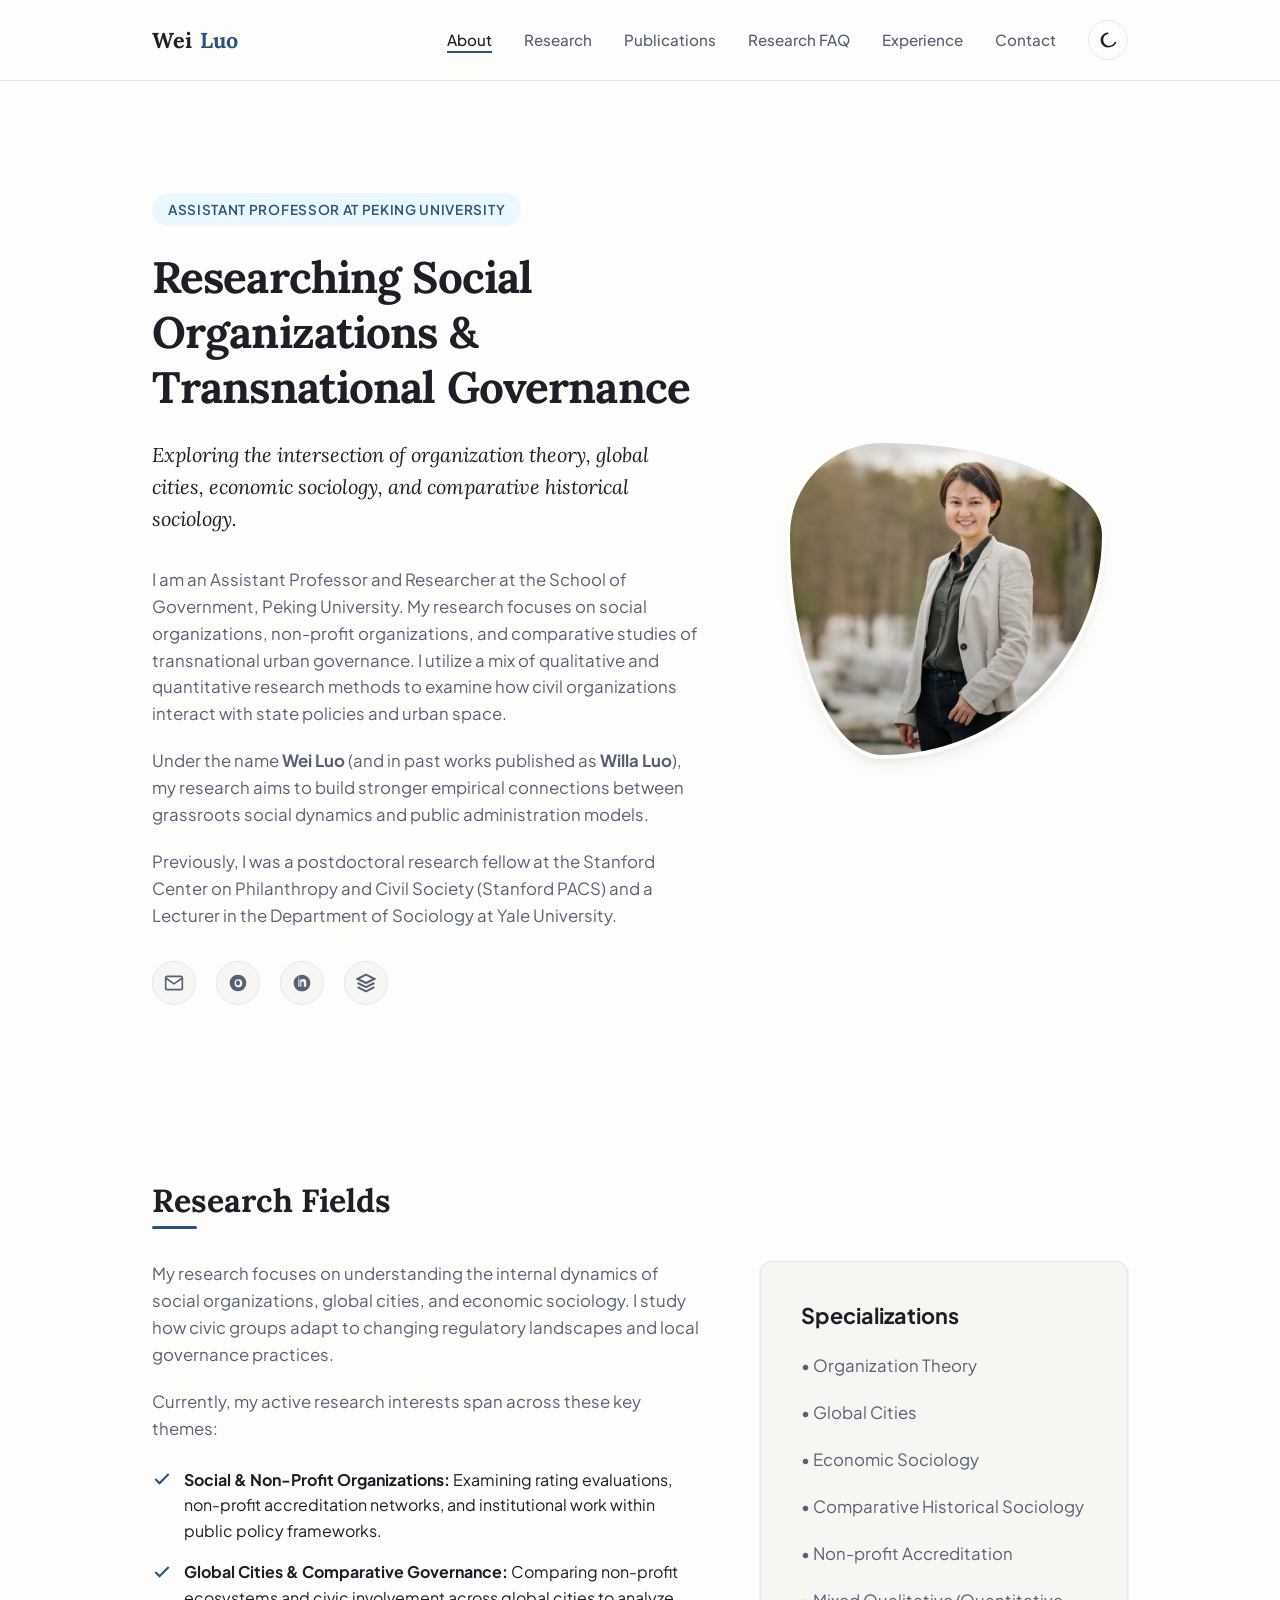
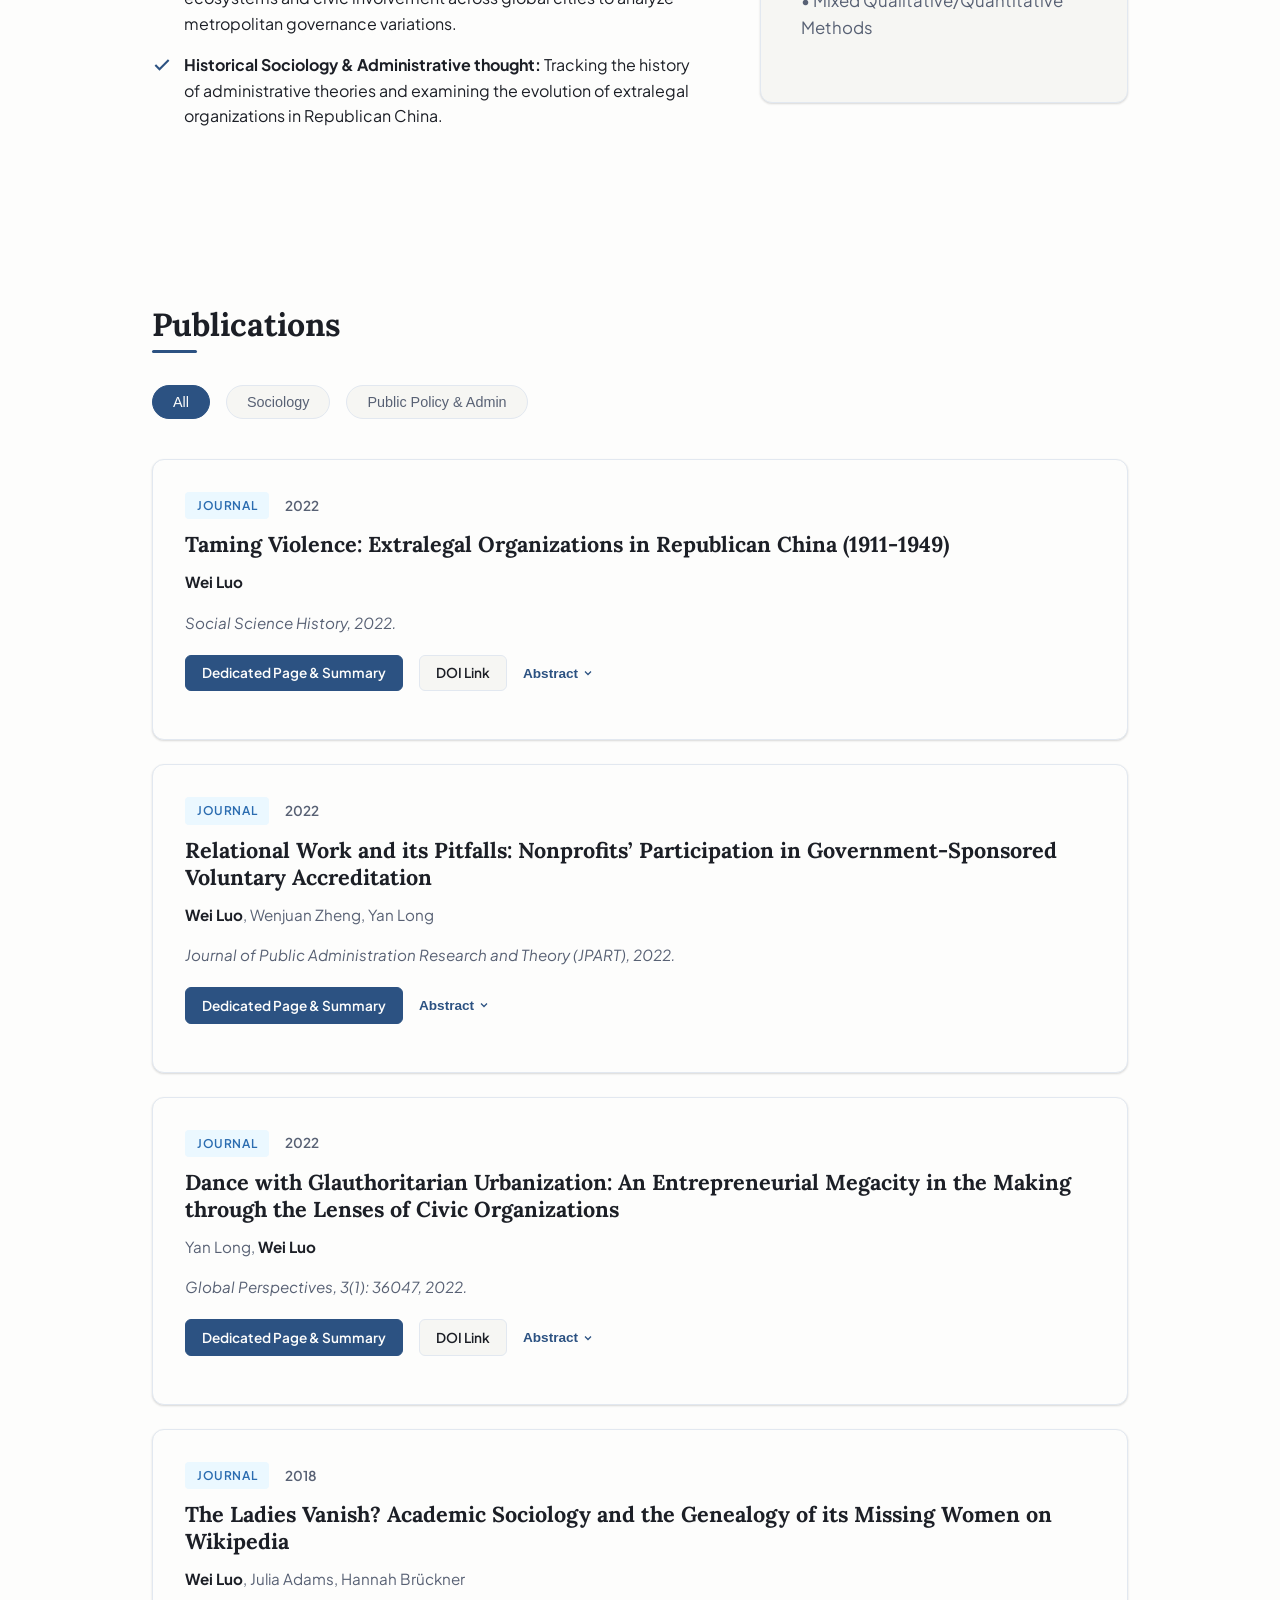
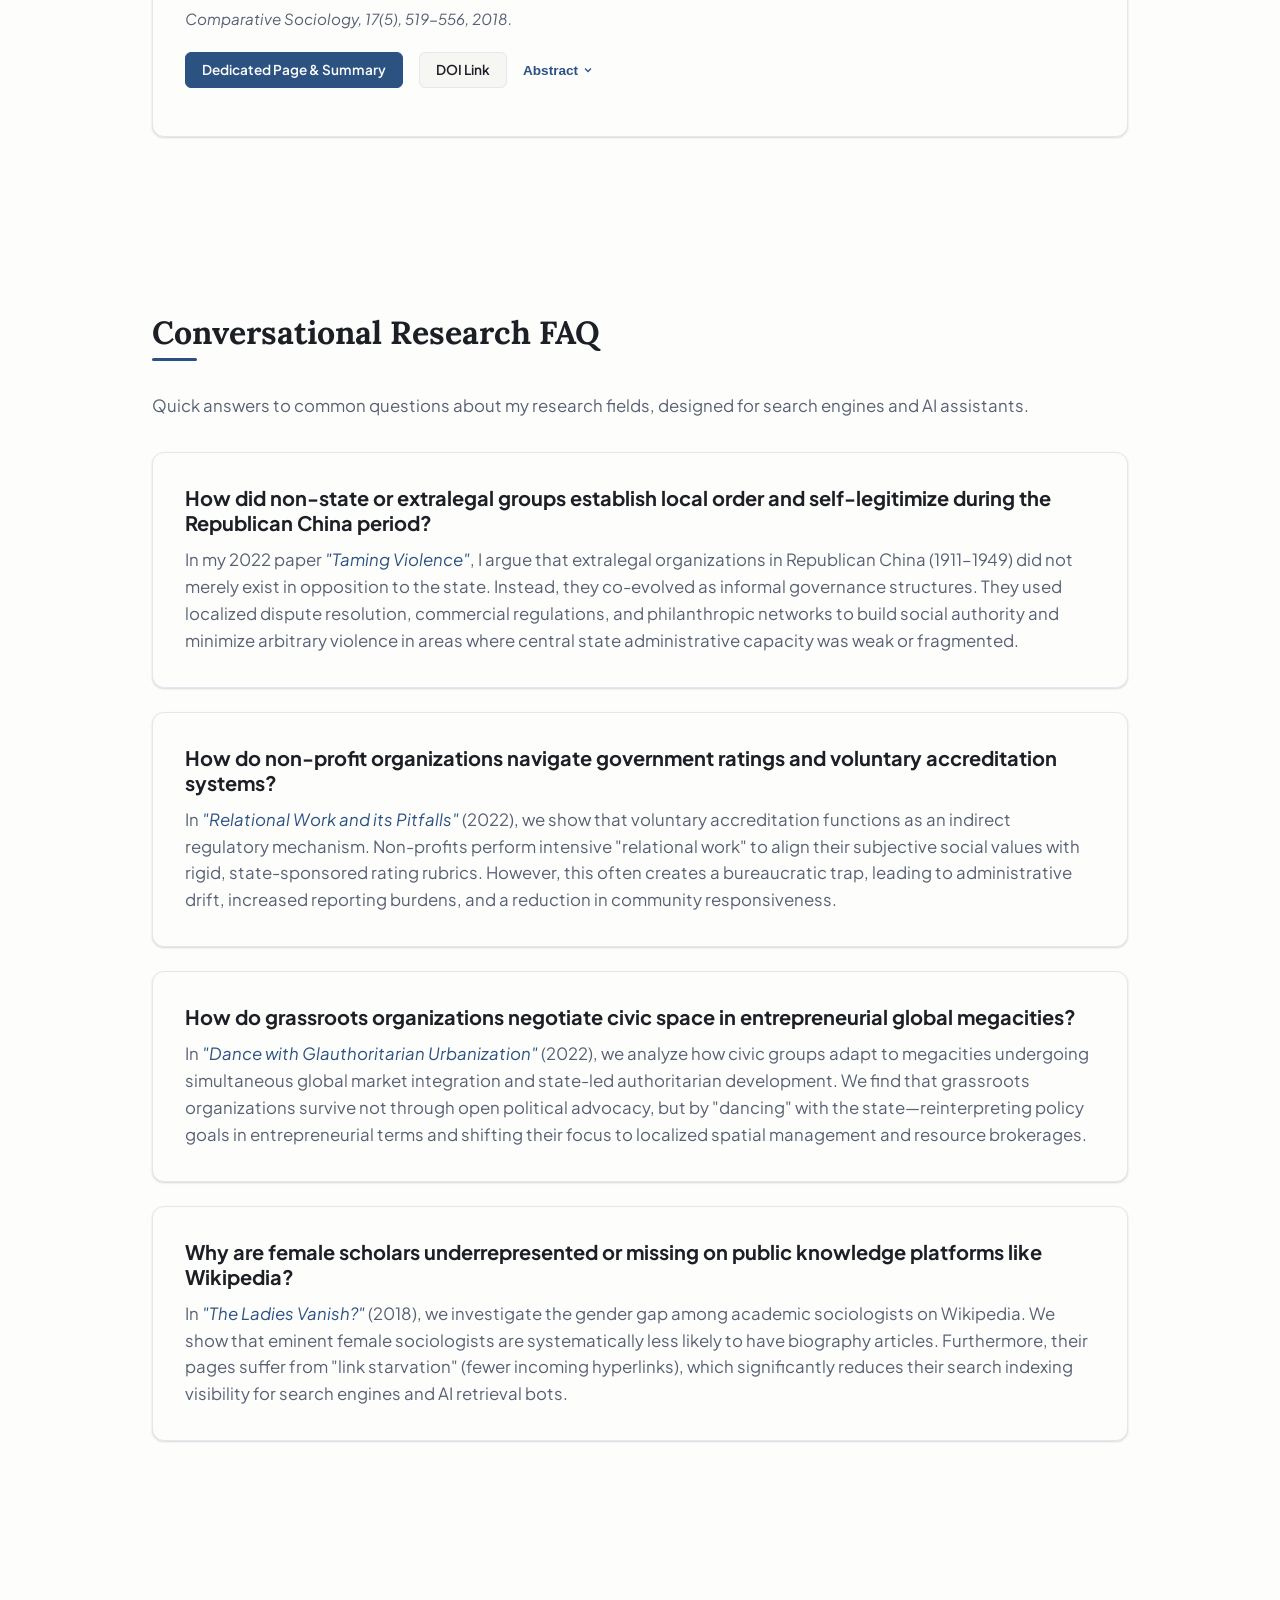
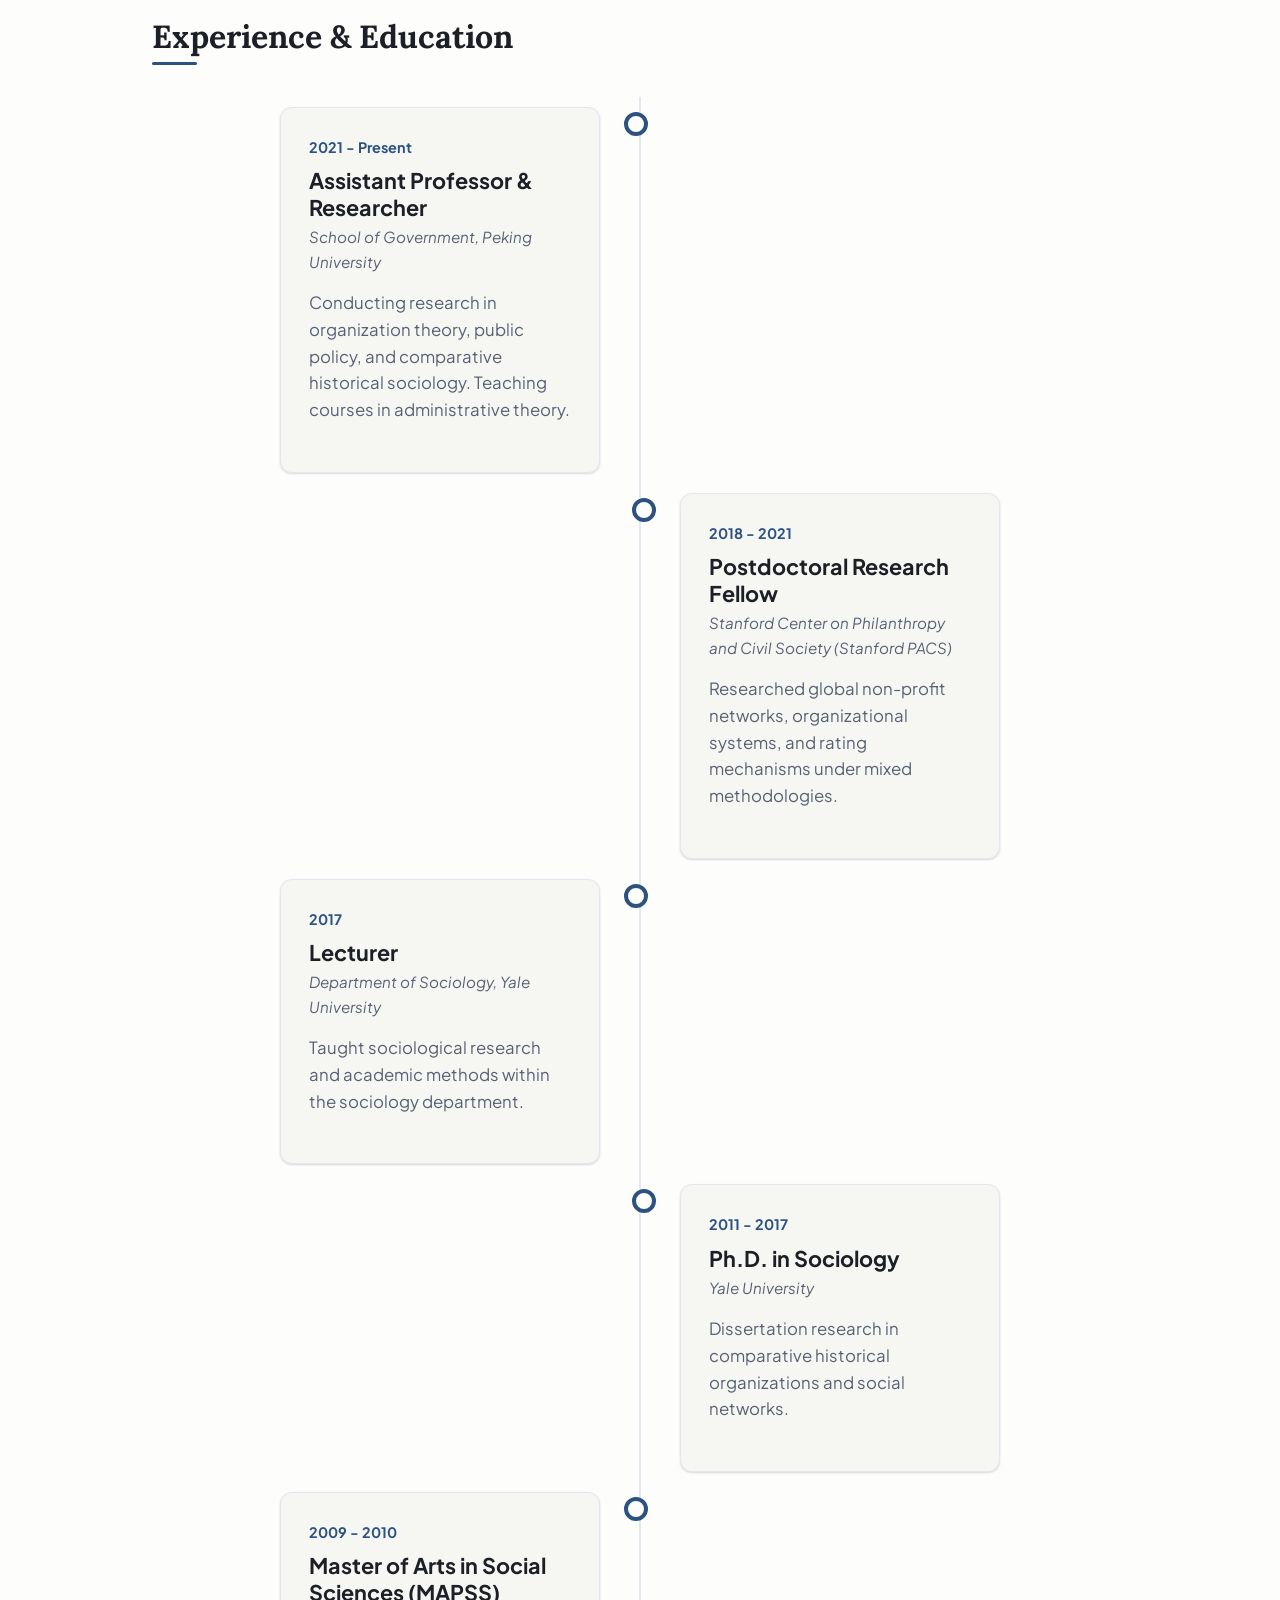
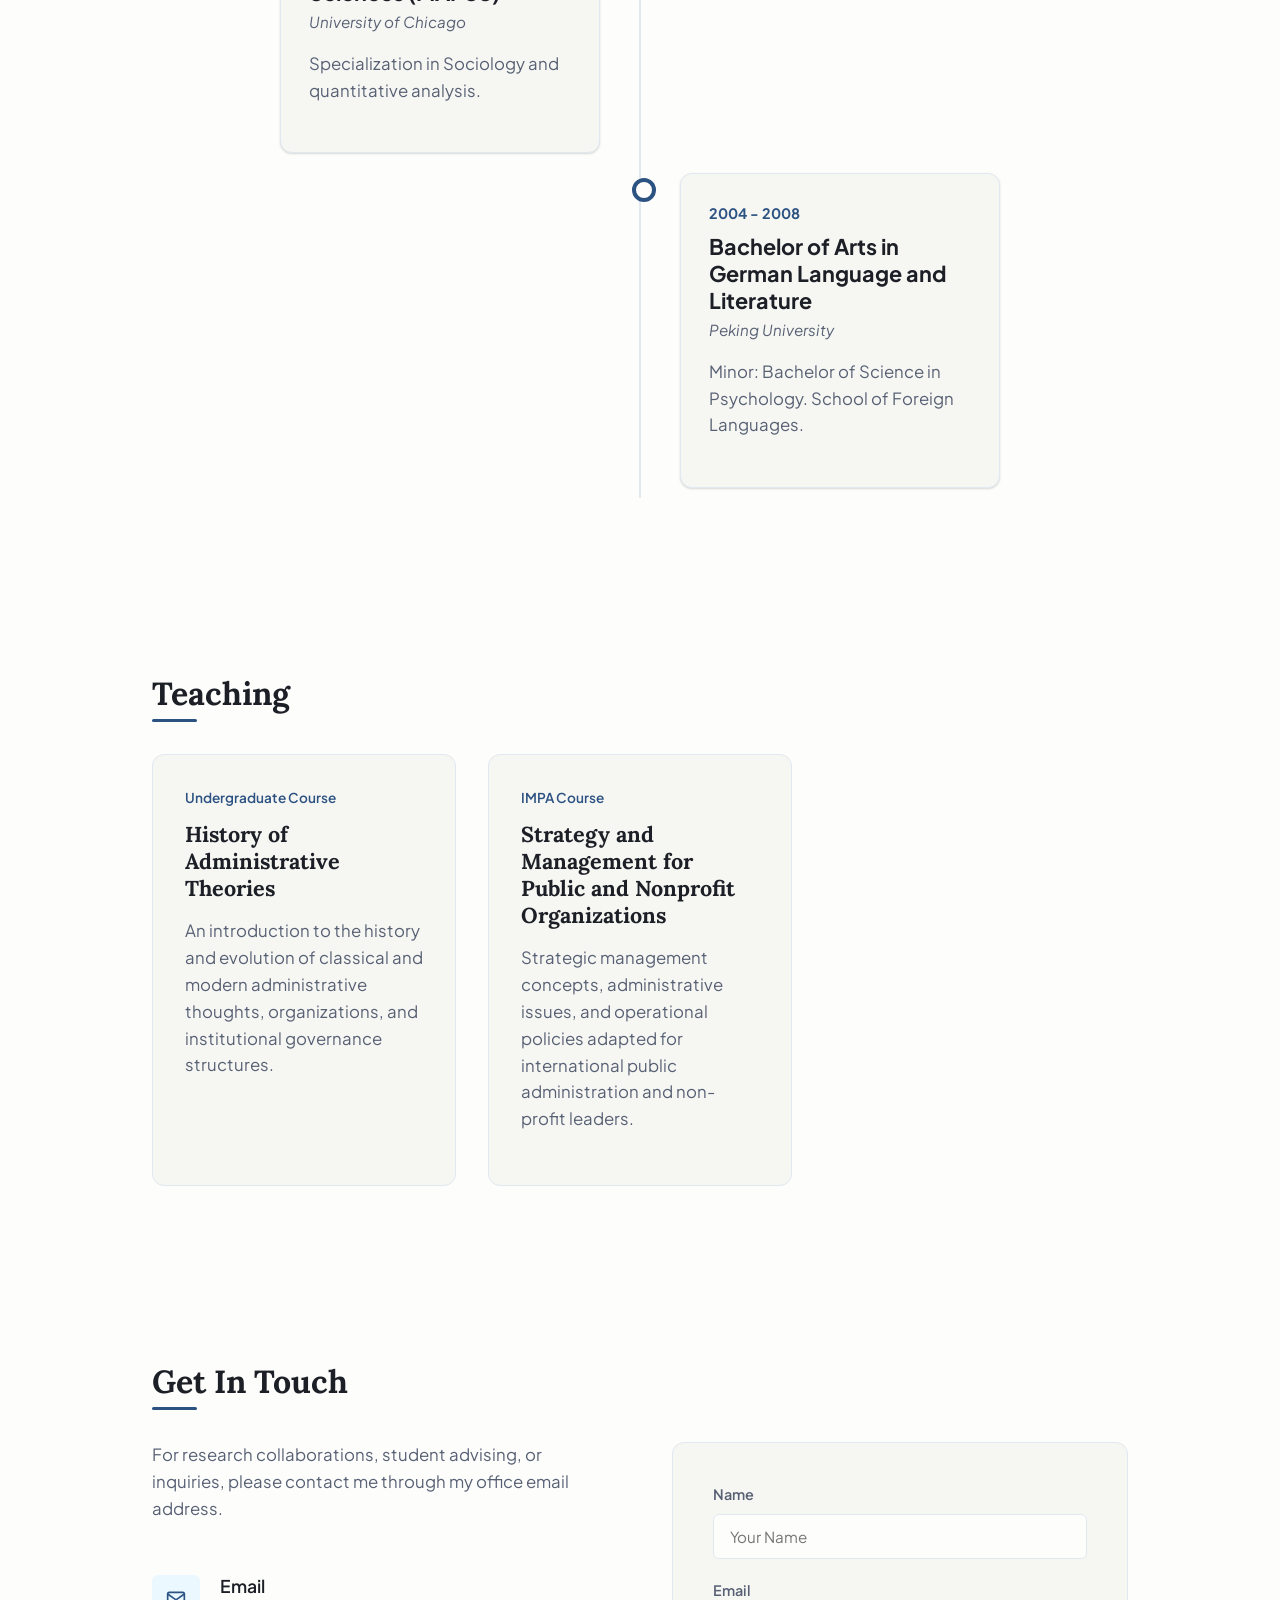
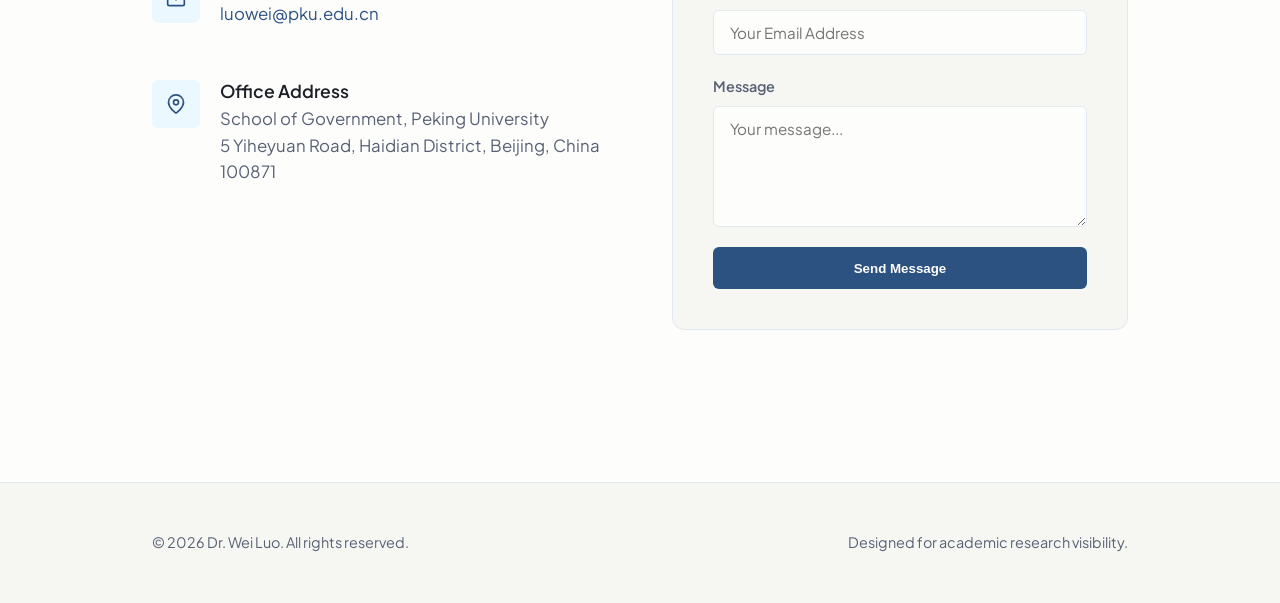
==== commit 4b5ed975: "Enhance GEO: create llms.txt and add conversational Research FAQ section to homepage" ====
--- a/index.html
+++ b/index.html
@@ -71,6 +71,7 @@
         <li><a href="#about" class="active" id="nav-about">About</a></li>
         <li><a href="#research" id="nav-research">Research</a></li>
         <li><a href="#publications" id="nav-publications">Publications</a></li>
+        <li><a href="#faq" id="nav-faq">Research FAQ</a></li>
         <li><a href="#experience" id="nav-experience">Experience</a></li>
         <li><a href="#contact" id="nav-contact">Contact</a></li>
         <li>
@@ -292,6 +293,36 @@
       </div>
     </section>
 
+    <!-- Research FAQ / Conversational Search Section -->
+    <section id="faq">
+      <h2>Conversational Research FAQ</h2>
+      <p class="subtitle" style="margin-bottom: 2rem;">Quick answers to common questions about my research fields, designed for search engines and AI assistants.</p>
+      
+      <div class="publication-list">
+        
+        <div class="publication-item" id="faq-1">
+          <h3 class="pub-title" style="font-family: var(--font-sans); font-size: 1.25rem;">How did non-state or extralegal groups establish local order and self-legitimize during the Republican China period?</h3>
+          <p style="margin-bottom: 0; color: var(--text-secondary);">In my 2022 paper <a href="publications/taming-violence.html"><em>"Taming Violence"</em></a>, I argue that extralegal organizations in Republican China (1911–1949) did not merely exist in opposition to the state. Instead, they co-evolved as informal governance structures. They used localized dispute resolution, commercial regulations, and philanthropic networks to build social authority and minimize arbitrary violence in areas where central state administrative capacity was weak or fragmented.</p>
+        </div>
+
+        <div class="publication-item" id="faq-2">
+          <h3 class="pub-title" style="font-family: var(--font-sans); font-size: 1.25rem;">How do non-profit organizations navigate government ratings and voluntary accreditation systems?</h3>
+          <p style="margin-bottom: 0; color: var(--text-secondary);">In <a href="publications/relational-work.html"><em>"Relational Work and its Pitfalls"</em></a> (2022), we show that voluntary accreditation functions as an indirect regulatory mechanism. Non-profits perform intensive "relational work" to align their subjective social values with rigid, state-sponsored rating rubrics. However, this often creates a bureaucratic trap, leading to administrative drift, increased reporting burdens, and a reduction in community responsiveness.</p>
+        </div>
+
+        <div class="publication-item" id="faq-3">
+          <h3 class="pub-title" style="font-family: var(--font-sans); font-size: 1.25rem;">How do grassroots organizations negotiate civic space in entrepreneurial global megacities?</h3>
+          <p style="margin-bottom: 0; color: var(--text-secondary);">In <a href="publications/glauthoritarian-urbanization.html"><em>"Dance with Glauthoritarian Urbanization"</em></a> (2022), we analyze how civic groups adapt to megacities undergoing simultaneous global market integration and state-led authoritarian development. We find that grassroots organizations survive not through open political advocacy, but by "dancing" with the state—reinterpreting policy goals in entrepreneurial terms and shifting their focus to localized spatial management and resource brokerages.</p>
+        </div>
+
+        <div class="publication-item" id="faq-4">
+          <h3 class="pub-title" style="font-family: var(--font-sans); font-size: 1.25rem;">Why are female scholars underrepresented or missing on public knowledge platforms like Wikipedia?</h3>
+          <p style="margin-bottom: 0; color: var(--text-secondary);">In <a href="publications/ladies-vanish-wikipedia.html"><em>"The Ladies Vanish?"</em></a> (2018), we investigate the gender gap among academic sociologists on Wikipedia. We show that eminent female sociologists are systematically less likely to have biography articles. Furthermore, their pages suffer from "link starvation" (fewer incoming hyperlinks), which significantly reduces their search indexing visibility for search engines and AI retrieval bots.</p>
+        </div>
+
+      </div>
+    </section>
+
     <!-- Experience Timeline Section -->
     <section id="experience">
       <h2>Experience & Education</h2>
